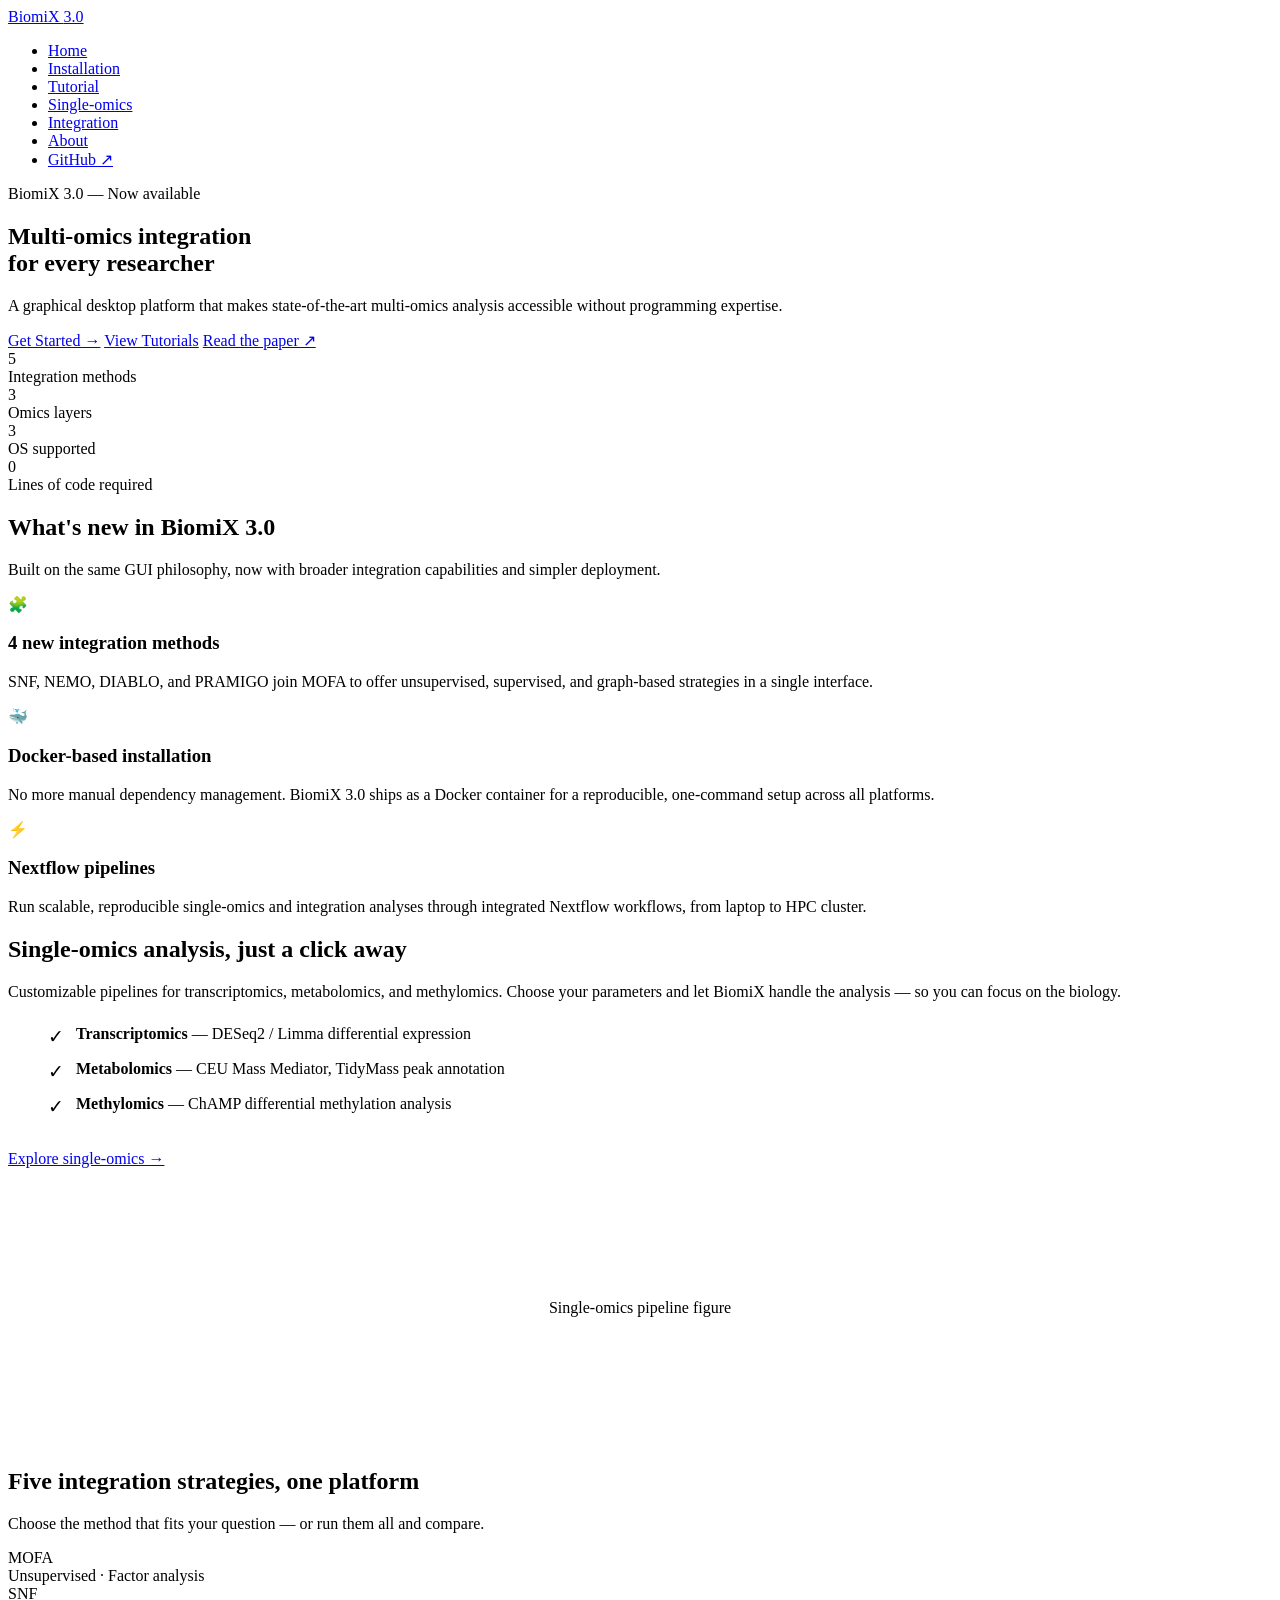
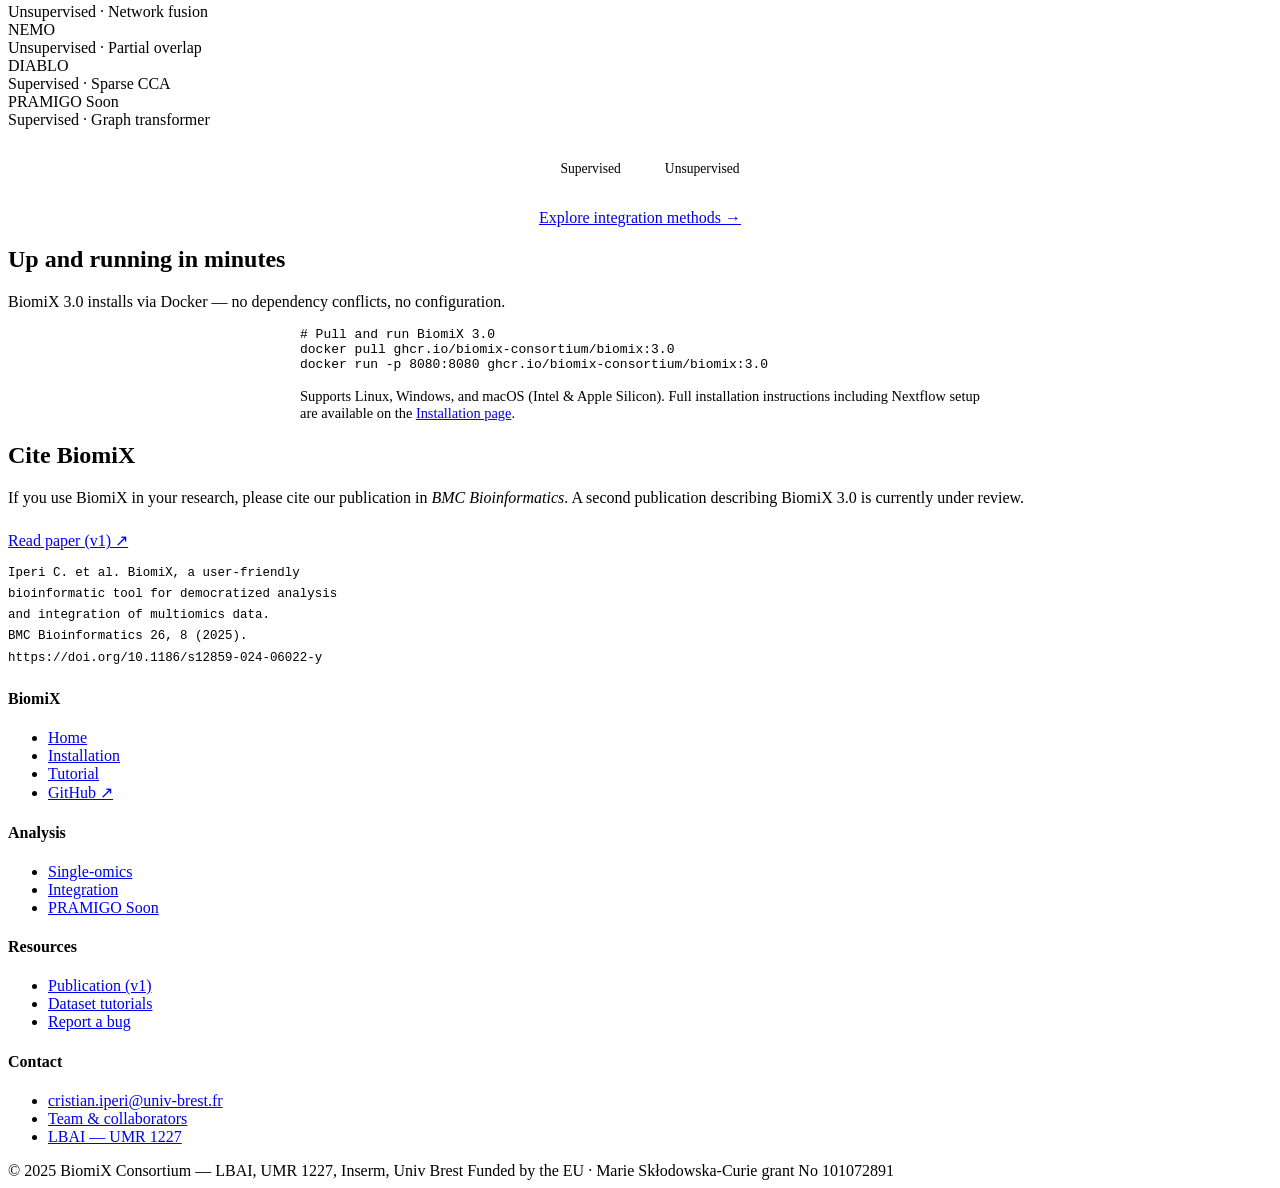
==== index.html @ be2e3692 "Copy website BiomiX 1st publication" ====
<!DOCTYPE html>
<html lang="en">
<head>
  <meta charset="UTF-8">
  <meta name="viewport" content="width=device-width, initial-scale=1.0">
  <title>BiomiX 3.0 — Multi-omics integration platform</title>
  <link rel="preconnect" href="https://fonts.googleapis.com">
  <link href="https://fonts.googleapis.com/css2?family=Inter:wght@400;500;600;700&family=JetBrains+Mono:wght@400;500&display=swap" rel="stylesheet">
  <link rel="stylesheet" href="css/main.css">
</head>
<body>

  <!-- ── NAVIGATION ─────────────────────────────────────────── -->
  <nav class="nav">
    <div class="nav__inner">
      <a href="index.html" class="nav__logo">
        <img src="assets/BiomiX_logo3.png" alt="BiomiX logo" onerror="this.style.display='none'">
        BiomiX <span class="badge badge--version">3.0</span>
      </a>
      <ul class="nav__links">
        <li><a href="index.html" class="active">Home</a></li>
        <li><a href="pages/installation.html">Installation</a></li>
        <li><a href="pages/tutorial.html">Tutorial</a></li>
        <li><a href="pages/single-omics.html">Single-omics</a></li>
        <li><a href="pages/integration.html">Integration</a></li>
        <li><a href="pages/about.html">About</a></li>
        <li><a href="https://github.com/BiomiX-consortium/BiomiX" target="_blank" class="nav__cta">GitHub ↗</a></li>
      </ul>
    </div>
  </nav>

  <!-- ── HERO ───────────────────────────────────────────────── -->
  <section class="hero">
    <div class="container">
      <p class="hero__eyebrow">BiomiX 3.0 — Now available</p>
      <h1 class="hero__title">
        Multi-omics integration<br>for every researcher
      </h1>
      <p class="hero__subtitle">
        A graphical desktop platform that makes state-of-the-art multi-omics analysis
        accessible without programming expertise.
      </p>
      <div class="hero__actions">
        <a href="pages/installation.html" class="btn btn--primary">Get Started →</a>
        <a href="pages/tutorial.html" class="btn btn--outline">View Tutorials</a>
        <a href="https://doi.org/10.1186/s12859-024-06022-y" target="_blank" class="btn btn--outline">Read the paper ↗</a>
      </div>

      <!-- Key stats -->
      <div class="hero__stats">
        <div>
          <div class="hero__stat-value">5</div>
          <div class="hero__stat-label">Integration methods</div>
        </div>
        <div>
          <div class="hero__stat-value">3</div>
          <div class="hero__stat-label">Omics layers</div>
        </div>
        <div>
          <div class="hero__stat-value">3</div>
          <div class="hero__stat-label">OS supported</div>
        </div>
        <div>
          <div class="hero__stat-value">0</div>
          <div class="hero__stat-label">Lines of code required</div>
        </div>
      </div>
    </div>
  </section>

  <!-- ── WHAT'S NEW IN 3.0 ──────────────────────────────────── -->
  <section class="section section--alt">
    <div class="container">
      <div class="section-header section-header--center">
        <h2>What's new in BiomiX 3.0</h2>
        <p>Built on the same GUI philosophy, now with broader integration capabilities and simpler deployment.</p>
      </div>

      <div class="grid-3">
        <div class="card">
          <div class="card__icon">🧩</div>
          <h3>4 new integration methods</h3>
          <p>SNF, NEMO, DIABLO, and PRAMIGO join MOFA to offer unsupervised, supervised, and graph-based strategies in a single interface.</p>
        </div>
        <div class="card">
          <div class="card__icon">🐳</div>
          <h3>Docker-based installation</h3>
          <p>No more manual dependency management. BiomiX 3.0 ships as a Docker container for a reproducible, one-command setup across all platforms.</p>
        </div>
        <div class="card">
          <div class="card__icon">⚡</div>
          <h3>Nextflow pipelines</h3>
          <p>Run scalable, reproducible single-omics and integration analyses through integrated Nextflow workflows, from laptop to HPC cluster.</p>
        </div>
      </div>
    </div>
  </section>

  <!-- ── SINGLE-OMICS ───────────────────────────────────────── -->
  <section class="section">
    <div class="container">
      <div class="grid-2">
        <div>
          <div class="section-header">
            <h2>Single-omics analysis, just a click away</h2>
            <p>Customizable pipelines for transcriptomics, metabolomics, and methylomics. Choose your parameters and let BiomiX handle the analysis — so you can focus on the biology.</p>
          </div>
          <ul style="list-style:none; display:flex; flex-direction:column; gap:12px; margin-top: 24px;">
            <li style="display:flex; gap:12px; align-items:flex-start;">
              <span style="color:var(--color-accent); font-size:1.2rem;">✓</span>
              <span><strong>Transcriptomics</strong> — DESeq2 / Limma differential expression</span>
            </li>
            <li style="display:flex; gap:12px; align-items:flex-start;">
              <span style="color:var(--color-accent); font-size:1.2rem;">✓</span>
              <span><strong>Metabolomics</strong> — CEU Mass Mediator, TidyMass peak annotation</span>
            </li>
            <li style="display:flex; gap:12px; align-items:flex-start;">
              <span style="color:var(--color-accent); font-size:1.2rem;">✓</span>
              <span><strong>Methylomics</strong> — ChAMP differential methylation analysis</span>
            </li>
          </ul>
          <div style="margin-top: 32px;">
            <a href="pages/single-omics.html" class="btn btn--outline">Explore single-omics →</a>
          </div>
        </div>
        <div style="background: var(--color-surface); border: 1px solid var(--color-border); border-radius: var(--radius-lg); overflow:hidden; display:flex; align-items:center; justify-content:center; min-height:280px;">
          <img src="assets/Main_2a.svg" alt="Single-omics pipeline overview" style="width:100%; height:auto;" onerror="this.parentElement.innerHTML='<p style=\'color:var(--color-text-muted); padding:32px; text-align:center;\'>Single-omics pipeline figure</p>'">
        </div>
      </div>
    </div>
  </section>

  <!-- ── INTEGRATION METHODS ────────────────────────────────── -->
  <section class="section section--alt">
    <div class="container">
      <div class="section-header section-header--center">
        <h2>Five integration strategies, one platform</h2>
        <p>Choose the method that fits your question — or run them all and compare.</p>
      </div>

      <div class="method-grid" style="justify-content:center;">

        <div class="method-pill method-pill--unsupervised">
          <div class="method-pill__name">MOFA</div>
          <div class="method-pill__type">Unsupervised · Factor analysis</div>
        </div>

        <div class="method-pill method-pill--unsupervised">
          <div class="method-pill__name">SNF</div>
          <div class="method-pill__type">Unsupervised · Network fusion</div>
        </div>

        <div class="method-pill method-pill--unsupervised">
          <div class="method-pill__name">NEMO</div>
          <div class="method-pill__type">Unsupervised · Partial overlap</div>
        </div>

        <div class="method-pill method-pill--supervised">
          <div class="method-pill__name">DIABLO</div>
          <div class="method-pill__type">Supervised · Sparse CCA</div>
        </div>

        <div class="method-pill method-pill--coming-soon">
          <div class="method-pill__name">PRAMIGO <span class="badge badge--soon">Soon</span></div>
          <div class="method-pill__type">Supervised · Graph transformer</div>
        </div>

      </div>

      <div style="display:flex; gap:24px; justify-content:center; margin-top:32px; flex-wrap:wrap;">
        <span style="display:flex; align-items:center; gap:8px; font-size:0.85rem; color:var(--color-text-muted);">
          <span style="width:12px; height:3px; background:var(--color-accent); display:inline-block; border-radius:2px;"></span>
          Supervised
        </span>
        <span style="display:flex; align-items:center; gap:8px; font-size:0.85rem; color:var(--color-text-muted);">
          <span style="width:12px; height:3px; background:var(--color-green); display:inline-block; border-radius:2px;"></span>
          Unsupervised
        </span>
      </div>

      <div style="text-align:center; margin-top:32px;">
        <a href="pages/integration.html" class="btn btn--outline">Explore integration methods →</a>
      </div>
    </div>
  </section>

  <!-- ── QUICK START ────────────────────────────────────────── -->
  <section class="section">
    <div class="container">
      <div class="section-header section-header--center">
        <h2>Up and running in minutes</h2>
        <p>BiomiX 3.0 installs via Docker — no dependency conflicts, no configuration.</p>
      </div>

      <div style="max-width: 680px; margin: 0 auto;">
        <pre><code># Pull and run BiomiX 3.0
docker pull ghcr.io/biomix-consortium/biomix:3.0
docker run -p 8080:8080 ghcr.io/biomix-consortium/biomix:3.0</code></pre>
        <p style="margin-top:16px; font-size:0.9rem; color:var(--color-text-muted);">
          Supports Linux, Windows, and macOS (Intel &amp; Apple Silicon).
          Full installation instructions including Nextflow setup are available on the
          <a href="pages/installation.html">Installation page</a>.
        </p>
      </div>
    </div>
  </section>

  <!-- ── CITE ───────────────────────────────────────────────── -->
  <section class="section section--alt">
    <div class="container">
      <div class="grid-2" style="align-items:center; gap: 48px;">
        <div>
          <h2>Cite BiomiX</h2>
          <p style="margin-top:16px; color:var(--color-text-muted);">
            If you use BiomiX in your research, please cite our publication in <em>BMC Bioinformatics</em>.
            A second publication describing BiomiX 3.0 is currently under review.
          </p>
          <div style="margin-top: 24px; display:flex; gap:12px; flex-wrap:wrap;">
            <a href="https://doi.org/10.1186/s12859-024-06022-y" target="_blank" class="btn btn--primary">Read paper (v1) ↗</a>
          </div>
        </div>
        <div>
          <pre style="font-size:0.78rem; line-height:1.7;"><code>Iperi C. et al. BiomiX, a user-friendly
bioinformatic tool for democratized analysis
and integration of multiomics data.
BMC Bioinformatics 26, 8 (2025).
https://doi.org/10.1186/s12859-024-06022-y</code></pre>
        </div>
      </div>
    </div>
  </section>

  <!-- ── FOOTER ─────────────────────────────────────────────── -->
  <footer class="footer">
    <div class="footer__inner">
      <div class="footer__col">
        <h4>BiomiX</h4>
        <ul>
          <li><a href="index.html">Home</a></li>
          <li><a href="pages/installation.html">Installation</a></li>
          <li><a href="pages/tutorial.html">Tutorial</a></li>
          <li><a href="https://github.com/BiomiX-consortium/BiomiX" target="_blank">GitHub ↗</a></li>
        </ul>
      </div>
      <div class="footer__col">
        <h4>Analysis</h4>
        <ul>
          <li><a href="pages/single-omics.html">Single-omics</a></li>
          <li><a href="pages/integration.html">Integration</a></li>
          <li><a href="pages/integration.html#pramigo">PRAMIGO <span class="badge badge--soon">Soon</span></a></li>
        </ul>
      </div>
      <div class="footer__col">
        <h4>Resources</h4>
        <ul>
          <li><a href="https://doi.org/10.1186/s12859-024-06022-y" target="_blank">Publication (v1)</a></li>
          <li><a href="pages/tutorial.html">Dataset tutorials</a></li>
          <li><a href="https://github.com/BiomiX-consortium/BiomiX/issues" target="_blank">Report a bug</a></li>
        </ul>
      </div>
      <div class="footer__col">
        <h4>Contact</h4>
        <ul>
          <li><a href="mailto:cristian.iperi@univ-brest.fr">cristian.iperi@univ-brest.fr</a></li>
          <li><a href="pages/about.html">Team & collaborators</a></li>
          <li><a href="https://www.univ-brest.fr/lbai" target="_blank">LBAI — UMR 1227</a></li>
        </ul>
      </div>
    </div>
    <div class="footer__bottom">
      <span>© 2025 BiomiX Consortium — LBAI, UMR 1227, Inserm, Univ Brest</span>
      <span>Funded by the EU · Marie Skłodowska-Curie grant No 101072891</span>
    </div>
  </footer>

  <script>
    // Highlight active nav link
    document.querySelectorAll('.nav__links a').forEach(link => {
      if (link.href === window.location.href) link.classList.add('active');
    });
  </script>
</body>
</html>
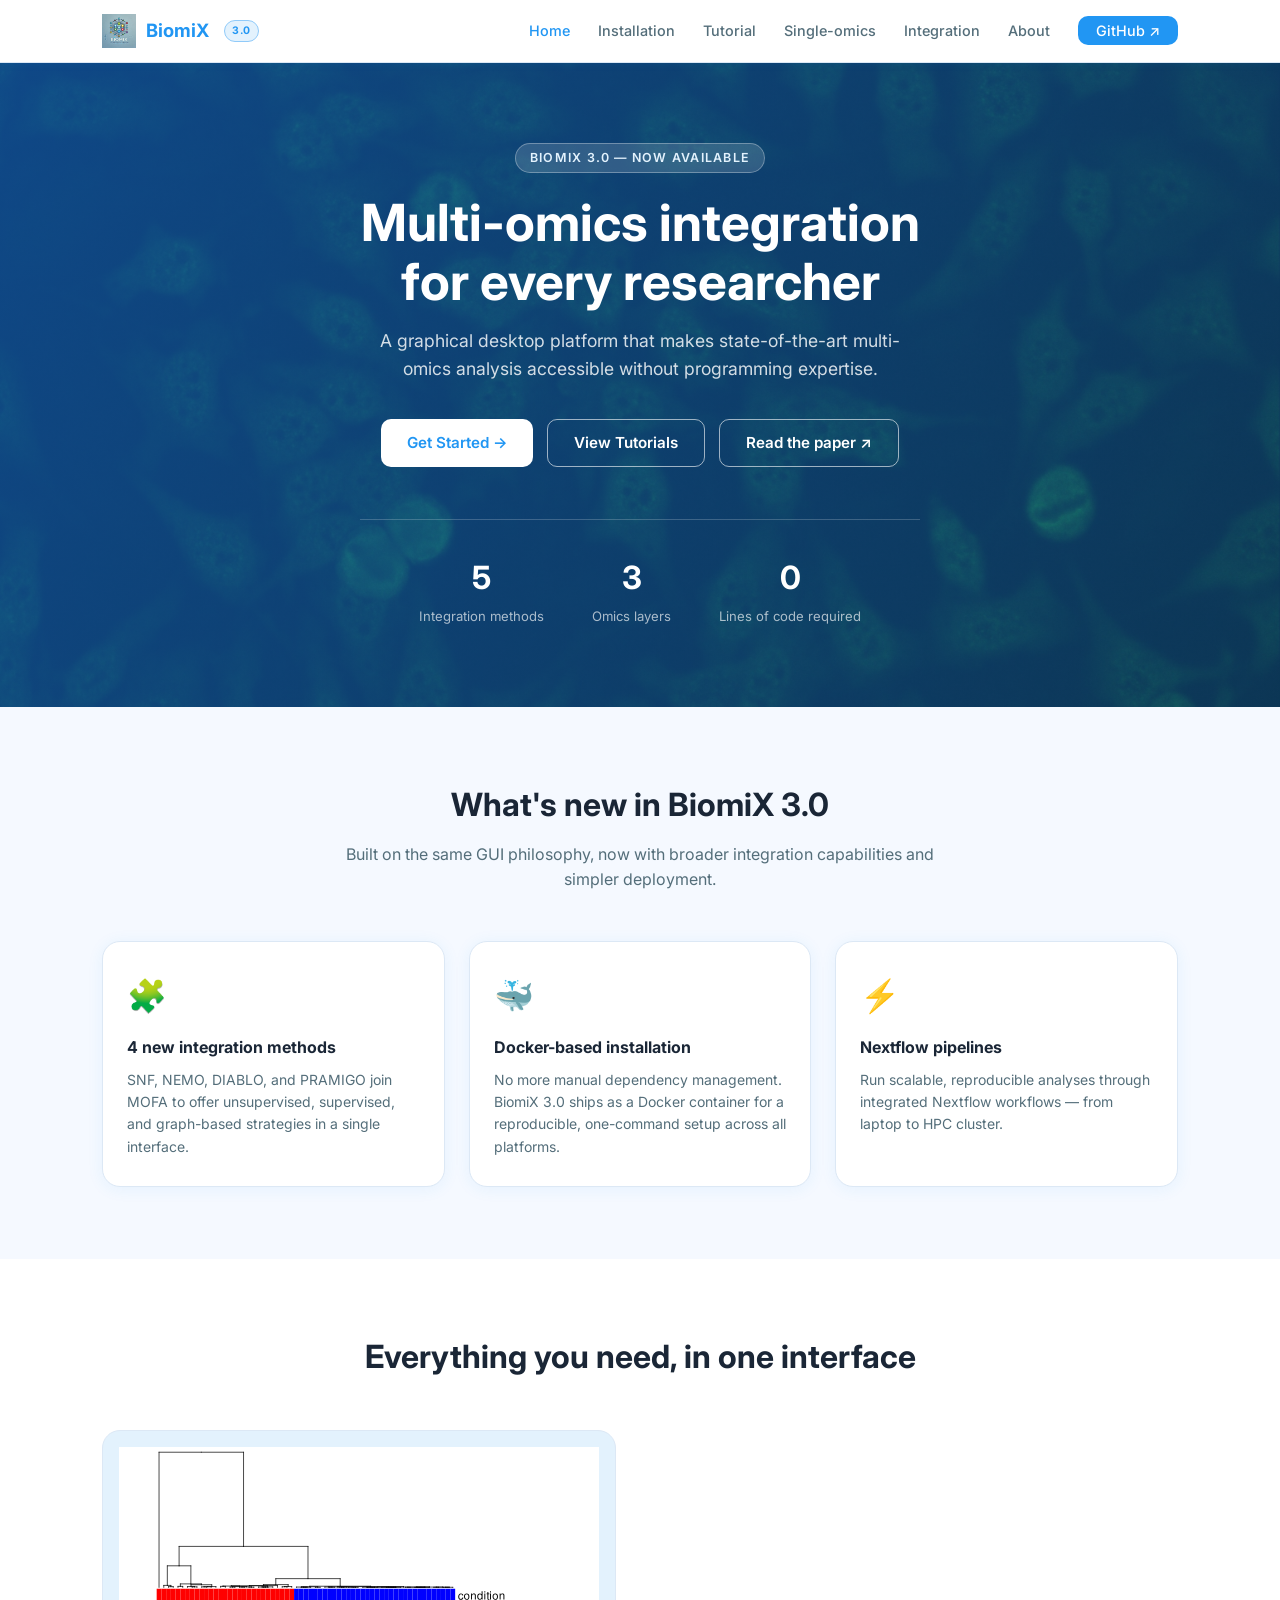
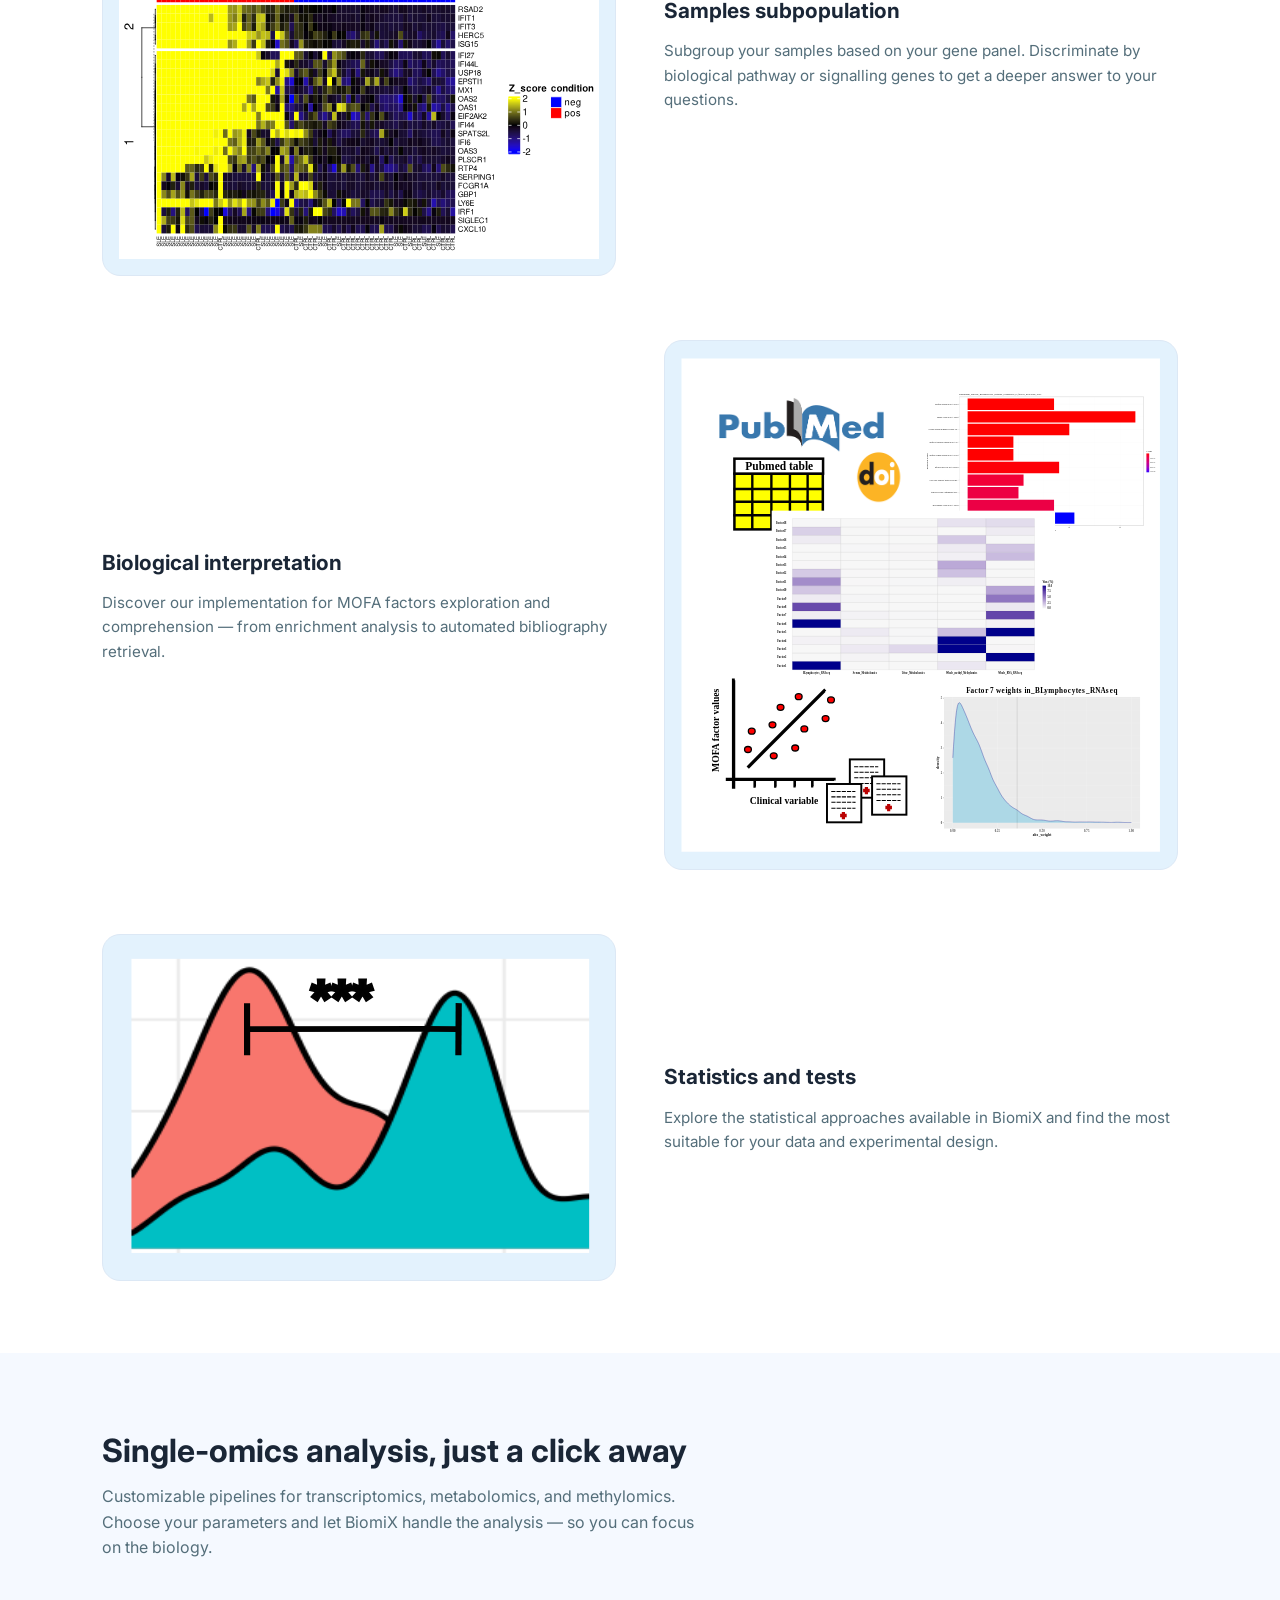
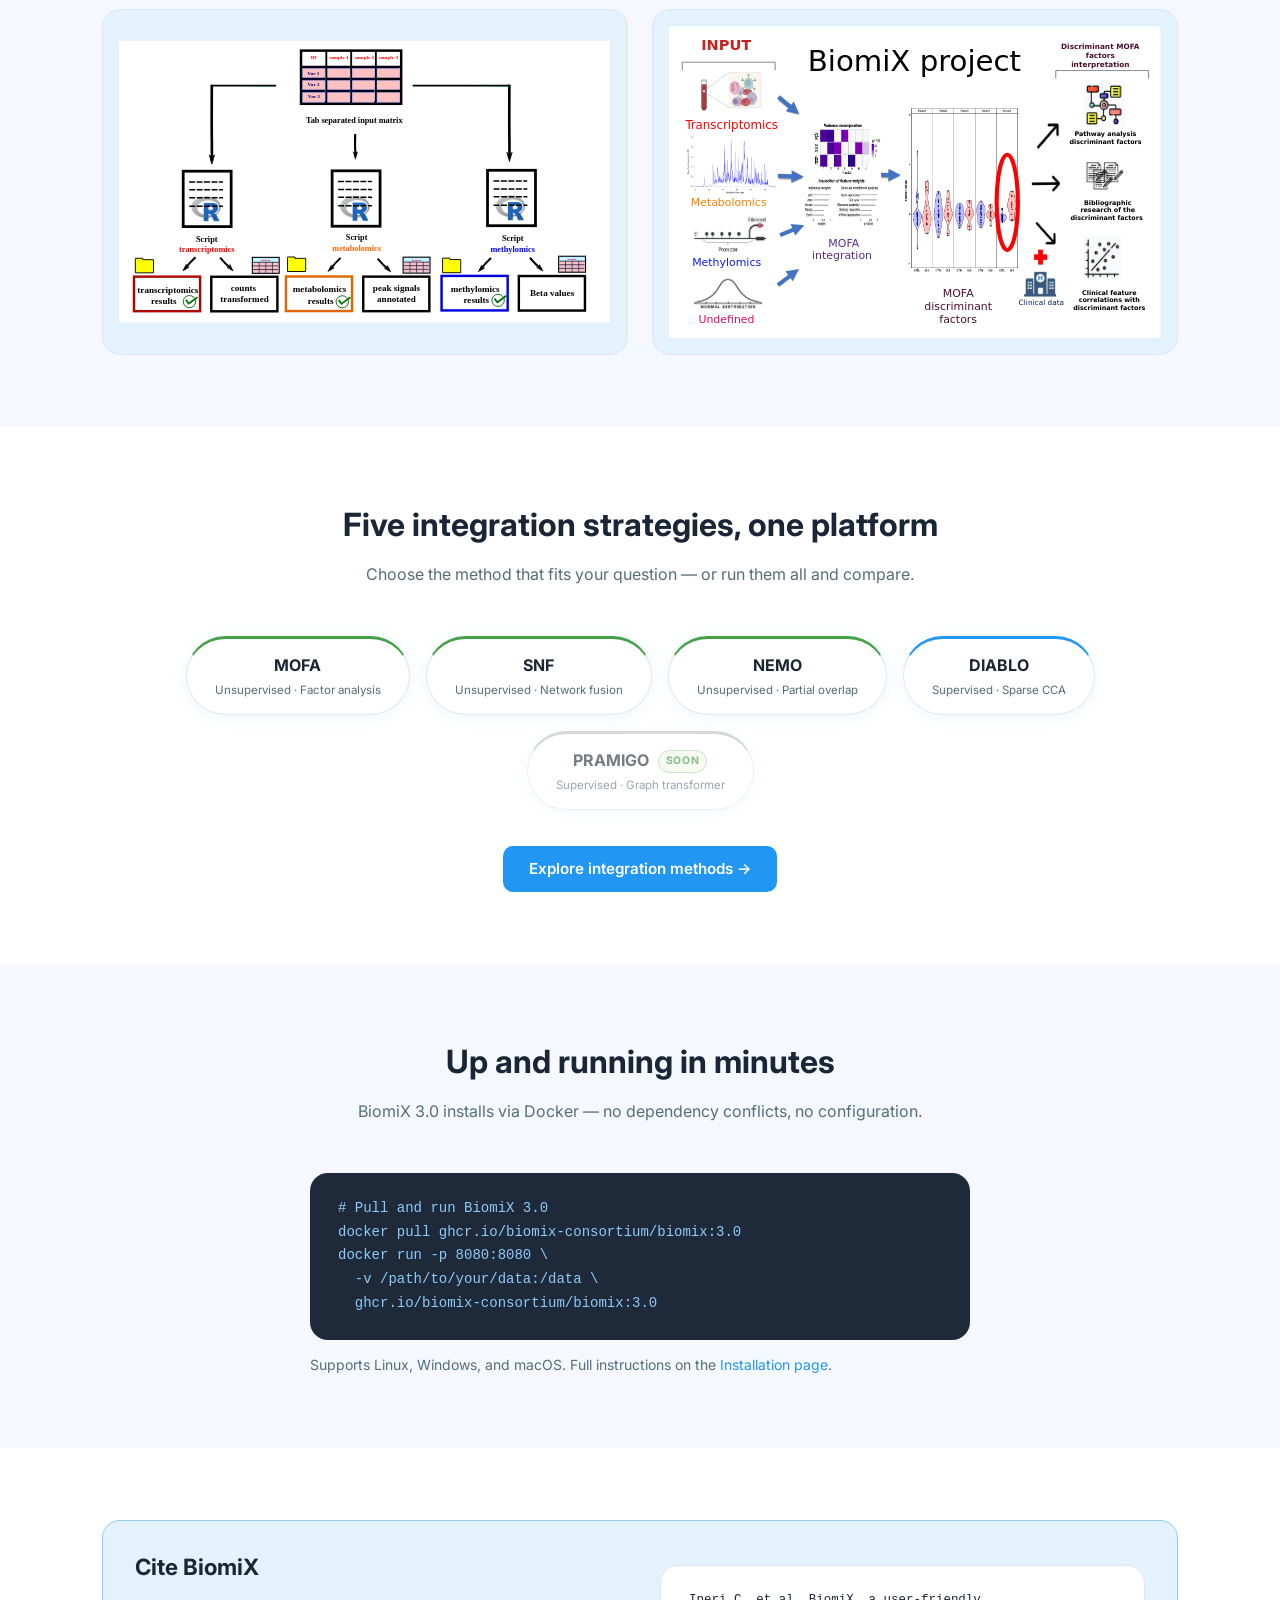
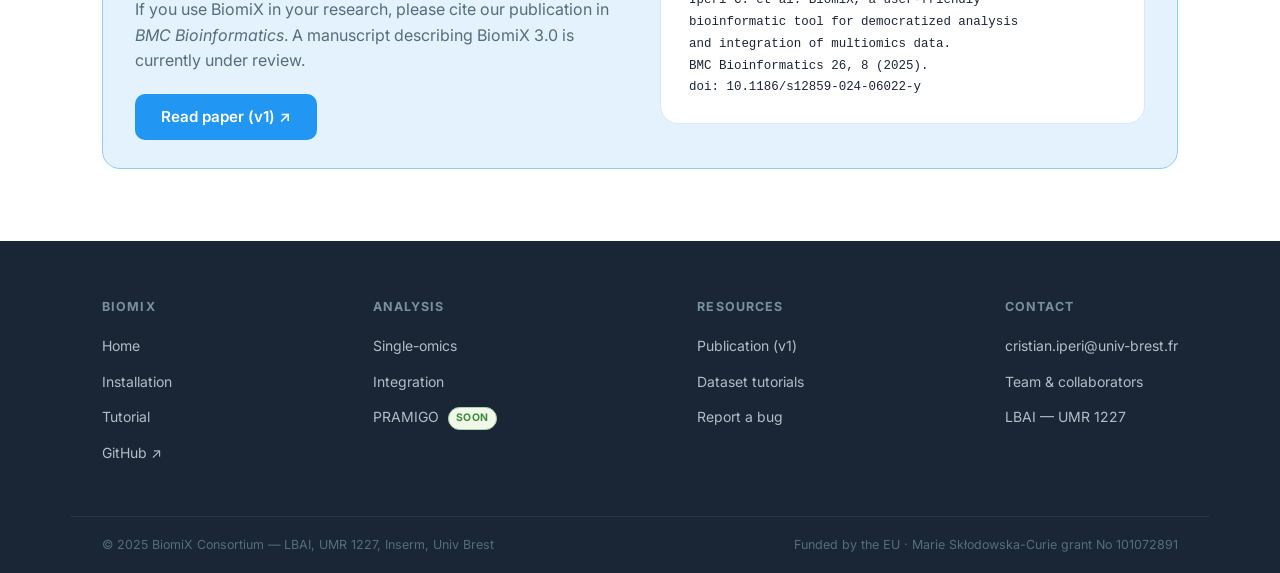
==== commit e586bf61: "Update index.html" ====
--- a/index.html
+++ b/index.html
@@ -5,279 +5,526 @@
   <meta name="viewport" content="width=device-width, initial-scale=1.0">
   <title>BiomiX 3.0 — Multi-omics integration platform</title>
   <link rel="preconnect" href="https://fonts.googleapis.com">
-  <link href="https://fonts.googleapis.com/css2?family=Inter:wght@400;500;600;700&family=JetBrains+Mono:wght@400;500&display=swap" rel="stylesheet">
-  <link rel="stylesheet" href="css/main.css">
+  <link href="https://fonts.googleapis.com/css2?family=Inter:wght@400;500;600;700&display=swap" rel="stylesheet">
+  <style>
+
+    /* ── TOKENS ─────────────────────────────────────────────── */
+    :root {
+      --blue:        #2196f3;
+      --blue-dark:   #1565c0;
+      --blue-light:  #e3f2fd;
+      --blue-mid:    #90caf9;
+      --text:        #1a2636;
+      --text-muted:  #546e7a;
+      --white:       #ffffff;
+      --bg:          #f5f9ff;
+      --border:      #dce8f5;
+      --radius:      10px;
+      --radius-lg:   18px;
+      --shadow:      0 2px 16px rgba(33,150,243,0.08);
+    }
+
+    /* ── RESET ──────────────────────────────────────────────── */
+    *, *::before, *::after { box-sizing: border-box; margin: 0; padding: 0; }
+    html { scroll-behavior: smooth; }
+    body { font-family: 'Inter', sans-serif; background: var(--white); color: var(--text); line-height: 1.6; }
+    a { color: var(--blue); text-decoration: none; }
+    a:hover { text-decoration: underline; }
+    img { max-width: 100%; display: block; }
+
+    /* ── NAVBAR ─────────────────────────────────────────────── */
+    .nav {
+      position: sticky; top: 0; z-index: 100;
+      background: rgba(255,255,255,0.95);
+      backdrop-filter: blur(10px);
+      border-bottom: 1px solid var(--border);
+      box-shadow: 0 1px 8px rgba(33,150,243,0.07);
+    }
+    .nav__inner {
+      max-width: 1140px; margin: 0 auto;
+      padding: 0 32px; height: 62px;
+      display: flex; align-items: center; justify-content: space-between;
+    }
+    .nav__logo {
+      display: flex; align-items: center; gap: 10px;
+      font-weight: 700; font-size: 1.15rem; color: var(--text);
+    }
+    .nav__logo img { height: 34px; width: auto; }
+    .nav__logo-name { color: var(--blue); }
+    .nav__links { display: flex; gap: 28px; list-style: none; }
+    .nav__links a {
+      color: var(--text-muted); font-size: 0.9rem; font-weight: 500;
+      transition: color 0.18s;
+    }
+    .nav__links a:hover, .nav__links a.active { color: var(--blue); text-decoration: none; }
+    .nav__cta {
+      background: var(--blue); color: var(--white) !important;
+      padding: 6px 18px; border-radius: var(--radius);
+      font-weight: 600; font-size: 0.875rem;
+      transition: background 0.18s;
+    }
+    .nav__cta:hover { background: var(--blue-dark) !important; text-decoration: none; }
+
+    /* ── HERO ───────────────────────────────────────────────── */
+    .hero {
+      position: relative; overflow: hidden;
+      min-height: 480px;
+      display: flex; align-items: center;
+    }
+    .hero__bg {
+      position: absolute; inset: 0;
+      background-image: url('Main_1.jpg');
+      background-size: cover; background-position: center;
+      filter: brightness(0.38);
+    }
+    .hero__overlay {
+      position: absolute; inset: 0;
+      background: linear-gradient(120deg, rgba(21,101,192,0.7) 0%, rgba(33,150,243,0.35) 100%);
+    }
+    .hero__content {
+      position: relative; z-index: 2;
+      max-width: 1140px; margin: 0 auto; padding: 80px 32px;
+      text-align: center;
+    }
+    .hero__eyebrow {
+      display: inline-block;
+      background: rgba(255,255,255,0.15);
+      color: #e3f2fd; border: 1px solid rgba(255,255,255,0.3);
+      font-size: 0.78rem; font-weight: 600;
+      text-transform: uppercase; letter-spacing: 0.1em;
+      padding: 4px 14px; border-radius: 20px;
+      margin-bottom: 20px;
+    }
+    .hero__title {
+      font-size: clamp(2rem, 5vw, 3.2rem);
+      font-weight: 700; color: var(--white);
+      line-height: 1.15; margin-bottom: 16px;
+    }
+    .hero__subtitle {
+      font-size: 1.1rem; color: rgba(255,255,255,0.82);
+      max-width: 560px; margin: 0 auto 36px;
+    }
+    .hero__actions { display: flex; gap: 14px; justify-content: center; flex-wrap: wrap; }
+    .btn {
+      display: inline-flex; align-items: center; gap: 8px;
+      padding: 11px 26px; border-radius: var(--radius);
+      font-weight: 600; font-size: 0.95rem;
+      cursor: pointer; transition: all 0.18s;
+      border: none; text-decoration: none !important;
+    }
+    .btn--primary { background: var(--white); color: var(--blue); }
+    .btn--primary:hover { background: var(--blue-light); }
+    .btn--outline-white {
+      background: transparent; color: var(--white);
+      border: 1.5px solid rgba(255,255,255,0.6);
+    }
+    .btn--outline-white:hover { background: rgba(255,255,255,0.12); }
+
+    /* hero stats */
+    .hero__stats {
+      display: flex; justify-content: center; gap: 48px;
+      flex-wrap: wrap; margin-top: 52px;
+      padding-top: 32px; border-top: 1px solid rgba(255,255,255,0.2);
+    }
+    .hero__stat-value { font-size: 2rem; font-weight: 700; color: var(--white); }
+    .hero__stat-label { font-size: 0.82rem; color: rgba(255,255,255,0.65); margin-top: 2px; }
+
+    /* ── SHARED SECTION ─────────────────────────────────────── */
+    .section { padding: 72px 0; }
+    .section--alt { background: var(--bg); }
+    .container { max-width: 1140px; margin: 0 auto; padding: 0 32px; }
+
+    .section-header { margin-bottom: 48px; }
+    .section-header--center { text-align: center; }
+    .section-header--center p { margin: 12px auto 0; }
+    .section-header h2 { font-size: clamp(1.5rem, 3vw, 2rem); color: var(--text); margin-bottom: 8px; }
+    .section-header p { color: var(--text-muted); font-size: 1rem; max-width: 60ch; }
+
+    /* ── WHAT'S NEW ─────────────────────────────────────────── */
+    .card-grid { display: grid; grid-template-columns: repeat(3,1fr); gap: 24px; }
+    .card {
+      background: var(--white); border: 1px solid var(--border);
+      border-radius: var(--radius-lg); padding: 28px 24px;
+      box-shadow: var(--shadow); transition: transform 0.18s, box-shadow 0.18s;
+    }
+    .card:hover { transform: translateY(-3px); box-shadow: 0 6px 24px rgba(33,150,243,0.13); }
+    .card__icon { font-size: 2rem; margin-bottom: 14px; }
+    .card h3 { font-size: 1rem; color: var(--text); margin-bottom: 8px; }
+    .card p { font-size: 0.875rem; color: var(--text-muted); }
+
+    /* ── FEATURE ROWS (immagini funzionalità) ───────────────── */
+    .feature-row {
+      display: grid; grid-template-columns: 1fr 1fr;
+      gap: 48px; align-items: center; margin-bottom: 64px;
+    }
+    .feature-row:last-child { margin-bottom: 0; }
+    .feature-row--reverse { direction: rtl; }
+    .feature-row--reverse > * { direction: ltr; }
+
+    .feature-row__text h3 {
+      font-size: 1.3rem; color: var(--text); margin-bottom: 12px;
+    }
+    .feature-row__text p { color: var(--text-muted); font-size: 0.95rem; }
+
+    .feature-row__img {
+      background: var(--blue-light);
+      border: 1px solid var(--border);
+      border-radius: var(--radius-lg);
+      overflow: hidden;
+      display: flex; align-items: center; justify-content: center;
+      min-height: 220px; padding: 16px;
+    }
+    .feature-row__img img { width: 100%; height: auto; }
+
+    /* ── SINGLE-OMICS (2 immagini affiancate) ───────────────── */
+    .single-omics-imgs {
+      display: grid; grid-template-columns: 1fr 1fr; gap: 24px;
+      margin-top: 36px;
+    }
+    .single-omics-imgs .img-box {
+      background: var(--blue-light); border: 1px solid var(--border);
+      border-radius: var(--radius-lg); padding: 16px;
+      display: flex; align-items: center; justify-content: center;
+    }
+
+    /* ── INTEGRATION PILLS ──────────────────────────────────── */
+    .method-grid { display: flex; flex-wrap: wrap; gap: 16px; justify-content: center; margin-top: 36px; }
+    .method-pill {
+      background: var(--white); border: 1px solid var(--border);
+      border-radius: 40px; padding: 14px 28px; text-align: center;
+      min-width: 148px; box-shadow: var(--shadow);
+      transition: all 0.18s;
+    }
+    .method-pill:hover { border-color: var(--blue); box-shadow: 0 4px 16px rgba(33,150,243,0.15); }
+    .method-pill__name { font-weight: 700; font-size: 1rem; color: var(--text); }
+    .method-pill__type { font-size: 0.72rem; color: var(--text-muted); margin-top: 3px; }
+    .method-pill--supervised  { border-top: 3px solid var(--blue); }
+    .method-pill--unsupervised{ border-top: 3px solid #43a047; }
+    .method-pill--soon        { opacity: 0.6; border-top: 3px solid #bdbdbd; }
+
+    .badge {
+      display: inline-block; font-size: 0.65rem; font-weight: 700;
+      text-transform: uppercase; letter-spacing: 0.05em;
+      padding: 2px 7px; border-radius: 20px; vertical-align: middle; margin-left: 5px;
+    }
+    .badge--soon { background: #f1f8e9; color: #388e3c; border: 1px solid #a5d6a7; }
+    .badge--new  { background: var(--blue-light); color: var(--blue); border: 1px solid var(--blue-mid); }
+
+    /* ── QUICK START ────────────────────────────────────────── */
+    pre {
+      background: #1e2a3a; color: #90caf9;
+      border-radius: var(--radius-lg); padding: 24px 28px;
+      font-family: 'JetBrains Mono', 'Fira Code', monospace;
+      font-size: 0.875rem; overflow-x: auto; line-height: 1.7;
+    }
+
+    /* ── CITE ───────────────────────────────────────────────── */
+    .cite-box {
+      background: var(--blue-light); border: 1px solid var(--blue-mid);
+      border-radius: var(--radius-lg); padding: 28px 32px;
+    }
+    .cite-box pre {
+      background: var(--white); color: var(--text);
+      border: 1px solid var(--border); font-size: 0.82rem;
+    }
+
+    /* ── FOOTER ─────────────────────────────────────────────── */
+    .footer { background: #1a2636; padding: 56px 0 0; margin-top: 0; }
+    .footer__inner {
+      max-width: 1140px; margin: 0 auto; padding: 0 32px 40px;
+      display: flex; justify-content: space-between; gap: 32px; flex-wrap: wrap;
+    }
+    .footer__col h4 {
+      font-size: 0.78rem; text-transform: uppercase; letter-spacing: 0.09em;
+      color: #78909c; margin-bottom: 16px;
+    }
+    .footer__col ul { list-style: none; }
+    .footer__col ul li { margin-bottom: 10px; }
+    .footer__col ul a { color: #b0bec5; font-size: 0.875rem; }
+    .footer__col ul a:hover { color: var(--white); text-decoration: none; }
+    .footer__bottom {
+      max-width: 1140px; margin: 0 auto;
+      padding: 18px 32px; border-top: 1px solid #263545;
+      font-size: 0.78rem; color: #546e7a;
+      display: flex; justify-content: space-between; flex-wrap: wrap; gap: 8px;
+    }
+
+    /* ── RESPONSIVE ─────────────────────────────────────────── */
+    @media (max-width: 860px) {
+      .card-grid, .feature-row, .single-omics-imgs { grid-template-columns: 1fr; }
+      .feature-row--reverse { direction: ltr; }
+      .nav__links { display: none; }
+    }
+  </style>
 </head>
 <body>
 
-  <!-- ── NAVIGATION ─────────────────────────────────────────── -->
-  <nav class="nav">
-    <div class="nav__inner">
-      <a href="index.html" class="nav__logo">
-        <img src="assets/BiomiX_logo3.png" alt="BiomiX logo" onerror="this.style.display='none'">
-        BiomiX <span class="badge badge--version">3.0</span>
-      </a>
-      <ul class="nav__links">
-        <li><a href="index.html" class="active">Home</a></li>
-        <li><a href="pages/installation.html">Installation</a></li>
-        <li><a href="pages/tutorial.html">Tutorial</a></li>
-        <li><a href="pages/single-omics.html">Single-omics</a></li>
-        <li><a href="pages/integration.html">Integration</a></li>
-        <li><a href="pages/about.html">About</a></li>
-        <li><a href="https://github.com/BiomiX-consortium/BiomiX" target="_blank" class="nav__cta">GitHub ↗</a></li>
-      </ul>
-    </div>
-  </nav>
-
-  <!-- ── HERO ───────────────────────────────────────────────── -->
-  <section class="hero">
-    <div class="container">
-      <p class="hero__eyebrow">BiomiX 3.0 — Now available</p>
-      <h1 class="hero__title">
-        Multi-omics integration<br>for every researcher
-      </h1>
-      <p class="hero__subtitle">
-        A graphical desktop platform that makes state-of-the-art multi-omics analysis
-        accessible without programming expertise.
+<!-- ── NAVBAR ───────────────────────────────────────────────── -->
+<nav class="nav">
+  <div class="nav__inner">
+    <a href="index.html" class="nav__logo">
+      <img src="BiomiX_logo3.png" alt="BiomiX logo" onerror="this.style.display='none'">
+      <span class="nav__logo-name">BiomiX</span>
+      <span class="badge badge--new">3.0</span>
+    </a>
+    <ul class="nav__links">
+      <li><a href="index.html" class="active">Home</a></li>
+      <li><a href="Installation.html">Installation</a></li>
+      <li><a href="Tutorial.html">Tutorial</a></li>
+      <li><a href="Single-omics_analysis.html">Single-omics</a></li>
+      <li><a href="Integration_analysis.html">Integration</a></li>
+      <li><a href="about_us.html">About</a></li>
+      <li><a href="https://github.com/BiomiX-consortium/BiomiX" target="_blank" class="nav__cta">GitHub ↗</a></li>
+    </ul>
+  </div>
+</nav>
+
+<!-- ── HERO ─────────────────────────────────────────────────── -->
+<section class="hero">
+  <div class="hero__bg"></div>
+  <div class="hero__overlay"></div>
+  <div class="hero__content">
+    <p class="hero__eyebrow">BiomiX 3.0 — Now available</p>
+    <h1 class="hero__title">Multi-omics integration<br>for every researcher</h1>
+    <p class="hero__subtitle">
+      A graphical desktop platform that makes state-of-the-art multi-omics analysis
+      accessible without programming expertise.
+    </p>
+    <div class="hero__actions">
+      <a href="Installation.html" class="btn btn--primary">Get Started →</a>
+      <a href="Tutorial.html" class="btn btn--outline-white">View Tutorials</a>
+      <a href="https://doi.org/10.1186/s12859-024-06022-y" target="_blank" class="btn btn--outline-white">Read the paper ↗</a>
+    </div>
+    <div class="hero__stats">
+      <div>
+        <div class="hero__stat-value">5</div>
+        <div class="hero__stat-label">Integration methods</div>
+      </div>
+      <div>
+        <div class="hero__stat-value">3</div>
+        <div class="hero__stat-label">Omics layers</div>
+      </div>
+      <div>
+        <div class="hero__stat-value">0</div>
+        <div class="hero__stat-label">Lines of code required</div>
+      </div>
+    </div>
+  </div>
+</section>
+
+<!-- ── WHAT'S NEW ────────────────────────────────────────────── -->
+<section class="section section--alt">
+  <div class="container">
+    <div class="section-header section-header--center">
+      <h2>What's new in BiomiX 3.0</h2>
+      <p>Built on the same GUI philosophy, now with broader integration capabilities and simpler deployment.</p>
+    </div>
+    <div class="card-grid">
+      <div class="card">
+        <div class="card__icon">🧩</div>
+        <h3>4 new integration methods</h3>
+        <p>SNF, NEMO, DIABLO, and PRAMIGO join MOFA to offer unsupervised, supervised, and graph-based strategies in a single interface.</p>
+      </div>
+      <div class="card">
+        <div class="card__icon">🐳</div>
+        <h3>Docker-based installation</h3>
+        <p>No more manual dependency management. BiomiX 3.0 ships as a Docker container for a reproducible, one-command setup across all platforms.</p>
+      </div>
+      <div class="card">
+        <div class="card__icon">⚡</div>
+        <h3>Nextflow pipelines</h3>
+        <p>Run scalable, reproducible analyses through integrated Nextflow workflows — from laptop to HPC cluster.</p>
+      </div>
+    </div>
+  </div>
+</section>
+
+<!-- ── FEATURE ROWS (immagini funzionalità) ─────────────────── -->
+<section class="section">
+  <div class="container">
+    <div class="section-header section-header--center">
+      <h2>Everything you need, in one interface</h2>
+    </div>
+
+    <!-- Row 1 -->
+    <div class="feature-row">
+      <div class="feature-row__img">
+        <img src="Main_1_line.svg" alt="Samples subpopulation" onerror="this.src=''">
+      </div>
+      <div class="feature-row__text">
+        <h3>Samples subpopulation</h3>
+        <p>Subgroup your samples based on your gene panel. Discriminate by biological pathway or signalling genes to get a deeper answer to your questions.</p>
+      </div>
+    </div>
+
+    <!-- Row 2 (reversed) -->
+    <div class="feature-row feature-row--reverse">
+      <div class="feature-row__img">
+        <img src="Main_2_line.svg" alt="Biological interpretation" onerror="this.src=''">
+      </div>
+      <div class="feature-row__text">
+        <h3>Biological interpretation</h3>
+        <p>Discover our implementation for MOFA factors exploration and comprehension — from enrichment analysis to automated bibliography retrieval.</p>
+      </div>
+    </div>
+
+    <!-- Row 3 -->
+    <div class="feature-row">
+      <div class="feature-row__img">
+        <img src="Main_3_line.svg" alt="Statistics and tests" onerror="this.src=''">
+      </div>
+      <div class="feature-row__text">
+        <h3>Statistics and tests</h3>
+        <p>Explore the statistical approaches available in BiomiX and find the most suitable for your data and experimental design.</p>
+      </div>
+    </div>
+  </div>
+</section>
+
+<!-- ── SINGLE-OMICS ──────────────────────────────────────────── -->
+<section class="section section--alt">
+  <div class="container">
+    <div class="section-header">
+      <h2>Single-omics analysis, just a click away</h2>
+      <p>Customizable pipelines for transcriptomics, metabolomics, and methylomics. Choose your parameters and let BiomiX handle the analysis — so you can focus on the biology.</p>
+    </div>
+    <div class="single-omics-imgs">
+      <div class="img-box">
+        <img src="Main_2a.svg" alt="Single-omics pipeline overview A">
+      </div>
+      <div class="img-box">
+        <img src="Main_2b.svg" alt="Single-omics pipeline overview B">
+      </div>
+    </div>
+  </div>
+</section>
+
+<!-- ── INTEGRATION METHODS ──────────────────────────────────── -->
+<section class="section">
+  <div class="container">
+    <div class="section-header section-header--center">
+      <h2>Five integration strategies, one platform</h2>
+      <p>Choose the method that fits your question — or run them all and compare.</p>
+    </div>
+    <div class="method-grid">
+      <div class="method-pill method-pill--unsupervised">
+        <div class="method-pill__name">MOFA</div>
+        <div class="method-pill__type">Unsupervised · Factor analysis</div>
+      </div>
+      <div class="method-pill method-pill--unsupervised">
+        <div class="method-pill__name">SNF</div>
+        <div class="method-pill__type">Unsupervised · Network fusion</div>
+      </div>
+      <div class="method-pill method-pill--unsupervised">
+        <div class="method-pill__name">NEMO</div>
+        <div class="method-pill__type">Unsupervised · Partial overlap</div>
+      </div>
+      <div class="method-pill method-pill--supervised">
+        <div class="method-pill__name">DIABLO</div>
+        <div class="method-pill__type">Supervised · Sparse CCA</div>
+      </div>
+      <div class="method-pill method-pill--soon">
+        <div class="method-pill__name">PRAMIGO <span class="badge badge--soon">Soon</span></div>
+        <div class="method-pill__type">Supervised · Graph transformer</div>
+      </div>
+    </div>
+    <div style="text-align:center; margin-top:36px;">
+      <a href="Integration_analysis.html" class="btn btn--primary" style="background:var(--blue); color:var(--white);">Explore integration methods →</a>
+    </div>
+  </div>
+</section>
+
+<!-- ── QUICK START ───────────────────────────────────────────── -->
+<section class="section section--alt">
+  <div class="container">
+    <div class="section-header section-header--center">
+      <h2>Up and running in minutes</h2>
+      <p>BiomiX 3.0 installs via Docker — no dependency conflicts, no configuration.</p>
+    </div>
+    <div style="max-width:660px; margin:0 auto;">
+      <pre><code># Pull and run BiomiX 3.0
+docker pull ghcr.io/biomix-consortium/biomix:3.0
+docker run -p 8080:8080 \
+  -v /path/to/your/data:/data \
+  ghcr.io/biomix-consortium/biomix:3.0</code></pre>
+      <p style="margin-top:14px; font-size:0.875rem; color:var(--text-muted);">
+        Supports Linux, Windows, and macOS.
+        Full instructions on the <a href="Installation.html">Installation page</a>.
       </p>
-      <div class="hero__actions">
-        <a href="pages/installation.html" class="btn btn--primary">Get Started →</a>
-        <a href="pages/tutorial.html" class="btn btn--outline">View Tutorials</a>
-        <a href="https://doi.org/10.1186/s12859-024-06022-y" target="_blank" class="btn btn--outline">Read the paper ↗</a>
-      </div>
-
-      <!-- Key stats -->
-      <div class="hero__stats">
+    </div>
+  </div>
+</section>
+
+<!-- ── CITE ──────────────────────────────────────────────────── -->
+<section class="section">
+  <div class="container">
+    <div class="cite-box">
+      <div style="display:grid; grid-template-columns:1fr 1fr; gap:40px; align-items:center;">
         <div>
-          <div class="hero__stat-value">5</div>
-          <div class="hero__stat-label">Integration methods</div>
+          <h2 style="font-size:1.4rem;">Cite BiomiX</h2>
+          <p style="margin-top:12px; color:var(--text-muted);">
+            If you use BiomiX in your research, please cite our publication in
+            <em>BMC Bioinformatics</em>. A manuscript describing BiomiX 3.0 is currently under review.
+          </p>
+          <a href="https://doi.org/10.1186/s12859-024-06022-y" target="_blank"
+             class="btn btn--primary" style="margin-top:20px; background:var(--blue); color:var(--white);">
+            Read paper (v1) ↗
+          </a>
         </div>
         <div>
-          <div class="hero__stat-value">3</div>
-          <div class="hero__stat-label">Omics layers</div>
-        </div>
-        <div>
-          <div class="hero__stat-value">3</div>
-          <div class="hero__stat-label">OS supported</div>
-        </div>
-        <div>
-          <div class="hero__stat-value">0</div>
-          <div class="hero__stat-label">Lines of code required</div>
-        </div>
-      </div>
-    </div>
-  </section>
-
-  <!-- ── WHAT'S NEW IN 3.0 ──────────────────────────────────── -->
-  <section class="section section--alt">
-    <div class="container">
-      <div class="section-header section-header--center">
-        <h2>What's new in BiomiX 3.0</h2>
-        <p>Built on the same GUI philosophy, now with broader integration capabilities and simpler deployment.</p>
-      </div>
-
-      <div class="grid-3">
-        <div class="card">
-          <div class="card__icon">🧩</div>
-          <h3>4 new integration methods</h3>
-          <p>SNF, NEMO, DIABLO, and PRAMIGO join MOFA to offer unsupervised, supervised, and graph-based strategies in a single interface.</p>
-        </div>
-        <div class="card">
-          <div class="card__icon">🐳</div>
-          <h3>Docker-based installation</h3>
-          <p>No more manual dependency management. BiomiX 3.0 ships as a Docker container for a reproducible, one-command setup across all platforms.</p>
-        </div>
-        <div class="card">
-          <div class="card__icon">⚡</div>
-          <h3>Nextflow pipelines</h3>
-          <p>Run scalable, reproducible single-omics and integration analyses through integrated Nextflow workflows, from laptop to HPC cluster.</p>
-        </div>
-      </div>
-    </div>
-  </section>
-
-  <!-- ── SINGLE-OMICS ───────────────────────────────────────── -->
-  <section class="section">
-    <div class="container">
-      <div class="grid-2">
-        <div>
-          <div class="section-header">
-            <h2>Single-omics analysis, just a click away</h2>
-            <p>Customizable pipelines for transcriptomics, metabolomics, and methylomics. Choose your parameters and let BiomiX handle the analysis — so you can focus on the biology.</p>
-          </div>
-          <ul style="list-style:none; display:flex; flex-direction:column; gap:12px; margin-top: 24px;">
-            <li style="display:flex; gap:12px; align-items:flex-start;">
-              <span style="color:var(--color-accent); font-size:1.2rem;">✓</span>
-              <span><strong>Transcriptomics</strong> — DESeq2 / Limma differential expression</span>
-            </li>
-            <li style="display:flex; gap:12px; align-items:flex-start;">
-              <span style="color:var(--color-accent); font-size:1.2rem;">✓</span>
-              <span><strong>Metabolomics</strong> — CEU Mass Mediator, TidyMass peak annotation</span>
-            </li>
-            <li style="display:flex; gap:12px; align-items:flex-start;">
-              <span style="color:var(--color-accent); font-size:1.2rem;">✓</span>
-              <span><strong>Methylomics</strong> — ChAMP differential methylation analysis</span>
-            </li>
-          </ul>
-          <div style="margin-top: 32px;">
-            <a href="pages/single-omics.html" class="btn btn--outline">Explore single-omics →</a>
-          </div>
-        </div>
-        <div style="background: var(--color-surface); border: 1px solid var(--color-border); border-radius: var(--radius-lg); overflow:hidden; display:flex; align-items:center; justify-content:center; min-height:280px;">
-          <img src="assets/Main_2a.svg" alt="Single-omics pipeline overview" style="width:100%; height:auto;" onerror="this.parentElement.innerHTML='<p style=\'color:var(--color-text-muted); padding:32px; text-align:center;\'>Single-omics pipeline figure</p>'">
-        </div>
-      </div>
-    </div>
-  </section>
-
-  <!-- ── INTEGRATION METHODS ────────────────────────────────── -->
-  <section class="section section--alt">
-    <div class="container">
-      <div class="section-header section-header--center">
-        <h2>Five integration strategies, one platform</h2>
-        <p>Choose the method that fits your question — or run them all and compare.</p>
-      </div>
-
-      <div class="method-grid" style="justify-content:center;">
-
-        <div class="method-pill method-pill--unsupervised">
-          <div class="method-pill__name">MOFA</div>
-          <div class="method-pill__type">Unsupervised · Factor analysis</div>
-        </div>
-
-        <div class="method-pill method-pill--unsupervised">
-          <div class="method-pill__name">SNF</div>
-          <div class="method-pill__type">Unsupervised · Network fusion</div>
-        </div>
-
-        <div class="method-pill method-pill--unsupervised">
-          <div class="method-pill__name">NEMO</div>
-          <div class="method-pill__type">Unsupervised · Partial overlap</div>
-        </div>
-
-        <div class="method-pill method-pill--supervised">
-          <div class="method-pill__name">DIABLO</div>
-          <div class="method-pill__type">Supervised · Sparse CCA</div>
-        </div>
-
-        <div class="method-pill method-pill--coming-soon">
-          <div class="method-pill__name">PRAMIGO <span class="badge badge--soon">Soon</span></div>
-          <div class="method-pill__type">Supervised · Graph transformer</div>
-        </div>
-
-      </div>
-
-      <div style="display:flex; gap:24px; justify-content:center; margin-top:32px; flex-wrap:wrap;">
-        <span style="display:flex; align-items:center; gap:8px; font-size:0.85rem; color:var(--color-text-muted);">
-          <span style="width:12px; height:3px; background:var(--color-accent); display:inline-block; border-radius:2px;"></span>
-          Supervised
-        </span>
-        <span style="display:flex; align-items:center; gap:8px; font-size:0.85rem; color:var(--color-text-muted);">
-          <span style="width:12px; height:3px; background:var(--color-green); display:inline-block; border-radius:2px;"></span>
-          Unsupervised
-        </span>
-      </div>
-
-      <div style="text-align:center; margin-top:32px;">
-        <a href="pages/integration.html" class="btn btn--outline">Explore integration methods →</a>
-      </div>
-    </div>
-  </section>
-
-  <!-- ── QUICK START ────────────────────────────────────────── -->
-  <section class="section">
-    <div class="container">
-      <div class="section-header section-header--center">
-        <h2>Up and running in minutes</h2>
-        <p>BiomiX 3.0 installs via Docker — no dependency conflicts, no configuration.</p>
-      </div>
-
-      <div style="max-width: 680px; margin: 0 auto;">
-        <pre><code># Pull and run BiomiX 3.0
-docker pull ghcr.io/biomix-consortium/biomix:3.0
-docker run -p 8080:8080 ghcr.io/biomix-consortium/biomix:3.0</code></pre>
-        <p style="margin-top:16px; font-size:0.9rem; color:var(--color-text-muted);">
-          Supports Linux, Windows, and macOS (Intel &amp; Apple Silicon).
-          Full installation instructions including Nextflow setup are available on the
-          <a href="pages/installation.html">Installation page</a>.
-        </p>
-      </div>
-    </div>
-  </section>
-
-  <!-- ── CITE ───────────────────────────────────────────────── -->
-  <section class="section section--alt">
-    <div class="container">
-      <div class="grid-2" style="align-items:center; gap: 48px;">
-        <div>
-          <h2>Cite BiomiX</h2>
-          <p style="margin-top:16px; color:var(--color-text-muted);">
-            If you use BiomiX in your research, please cite our publication in <em>BMC Bioinformatics</em>.
-            A second publication describing BiomiX 3.0 is currently under review.
-          </p>
-          <div style="margin-top: 24px; display:flex; gap:12px; flex-wrap:wrap;">
-            <a href="https://doi.org/10.1186/s12859-024-06022-y" target="_blank" class="btn btn--primary">Read paper (v1) ↗</a>
-          </div>
-        </div>
-        <div>
-          <pre style="font-size:0.78rem; line-height:1.7;"><code>Iperi C. et al. BiomiX, a user-friendly
+          <pre style="font-size:0.78rem; line-height:1.75;"><code>Iperi C. et al. BiomiX, a user-friendly
 bioinformatic tool for democratized analysis
 and integration of multiomics data.
 BMC Bioinformatics 26, 8 (2025).
-https://doi.org/10.1186/s12859-024-06022-y</code></pre>
+doi: 10.1186/s12859-024-06022-y</code></pre>
         </div>
       </div>
     </div>
-  </section>
-
-  <!-- ── FOOTER ─────────────────────────────────────────────── -->
-  <footer class="footer">
-    <div class="footer__inner">
-      <div class="footer__col">
-        <h4>BiomiX</h4>
-        <ul>
-          <li><a href="index.html">Home</a></li>
-          <li><a href="pages/installation.html">Installation</a></li>
-          <li><a href="pages/tutorial.html">Tutorial</a></li>
-          <li><a href="https://github.com/BiomiX-consortium/BiomiX" target="_blank">GitHub ↗</a></li>
-        </ul>
-      </div>
-      <div class="footer__col">
-        <h4>Analysis</h4>
-        <ul>
-          <li><a href="pages/single-omics.html">Single-omics</a></li>
-          <li><a href="pages/integration.html">Integration</a></li>
-          <li><a href="pages/integration.html#pramigo">PRAMIGO <span class="badge badge--soon">Soon</span></a></li>
-        </ul>
-      </div>
-      <div class="footer__col">
-        <h4>Resources</h4>
-        <ul>
-          <li><a href="https://doi.org/10.1186/s12859-024-06022-y" target="_blank">Publication (v1)</a></li>
-          <li><a href="pages/tutorial.html">Dataset tutorials</a></li>
-          <li><a href="https://github.com/BiomiX-consortium/BiomiX/issues" target="_blank">Report a bug</a></li>
-        </ul>
-      </div>
-      <div class="footer__col">
-        <h4>Contact</h4>
-        <ul>
-          <li><a href="mailto:cristian.iperi@univ-brest.fr">cristian.iperi@univ-brest.fr</a></li>
-          <li><a href="pages/about.html">Team & collaborators</a></li>
-          <li><a href="https://www.univ-brest.fr/lbai" target="_blank">LBAI — UMR 1227</a></li>
-        </ul>
-      </div>
-    </div>
-    <div class="footer__bottom">
-      <span>© 2025 BiomiX Consortium — LBAI, UMR 1227, Inserm, Univ Brest</span>
-      <span>Funded by the EU · Marie Skłodowska-Curie grant No 101072891</span>
-    </div>
-  </footer>
-
-  <script>
-    // Highlight active nav link
-    document.querySelectorAll('.nav__links a').forEach(link => {
-      if (link.href === window.location.href) link.classList.add('active');
-    });
-  </script>
+  </div>
+</section>
+
+<!-- ── FOOTER ────────────────────────────────────────────────── -->
+<footer class="footer">
+  <div class="footer__inner">
+    <div class="footer__col">
+      <h4>BiomiX</h4>
+      <ul>
+        <li><a href="index.html">Home</a></li>
+        <li><a href="Installation.html">Installation</a></li>
+        <li><a href="Tutorial.html">Tutorial</a></li>
+        <li><a href="https://github.com/BiomiX-consortium/BiomiX" target="_blank">GitHub ↗</a></li>
+      </ul>
+    </div>
+    <div class="footer__col">
+      <h4>Analysis</h4>
+      <ul>
+        <li><a href="Single-omics_analysis.html">Single-omics</a></li>
+        <li><a href="Integration_analysis.html">Integration</a></li>
+        <li><a href="Integration_analysis.html#pramigo">PRAMIGO <span class="badge badge--soon">Soon</span></a></li>
+      </ul>
+    </div>
+    <div class="footer__col">
+      <h4>Resources</h4>
+      <ul>
+        <li><a href="https://doi.org/10.1186/s12859-024-06022-y" target="_blank">Publication (v1)</a></li>
+        <li><a href="Tutorial.html">Dataset tutorials</a></li>
+        <li><a href="https://github.com/BiomiX-consortium/BiomiX/issues" target="_blank">Report a bug</a></li>
+      </ul>
+    </div>
+    <div class="footer__col">
+      <h4>Contact</h4>
+      <ul>
+        <li><a href="mailto:cristian.iperi@univ-brest.fr">cristian.iperi@univ-brest.fr</a></li>
+        <li><a href="about_us.html">Team &amp; collaborators</a></li>
+        <li><a href="https://www.univ-brest.fr/lbai" target="_blank">LBAI — UMR 1227</a></li>
+      </ul>
+    </div>
+  </div>
+  <div class="footer__bottom">
+    <span>© 2025 BiomiX Consortium — LBAI, UMR 1227, Inserm, Univ Brest</span>
+    <span>Funded by the EU · Marie Skłodowska-Curie grant No 101072891</span>
+  </div>
+</footer>
+
 </body>
 </html>
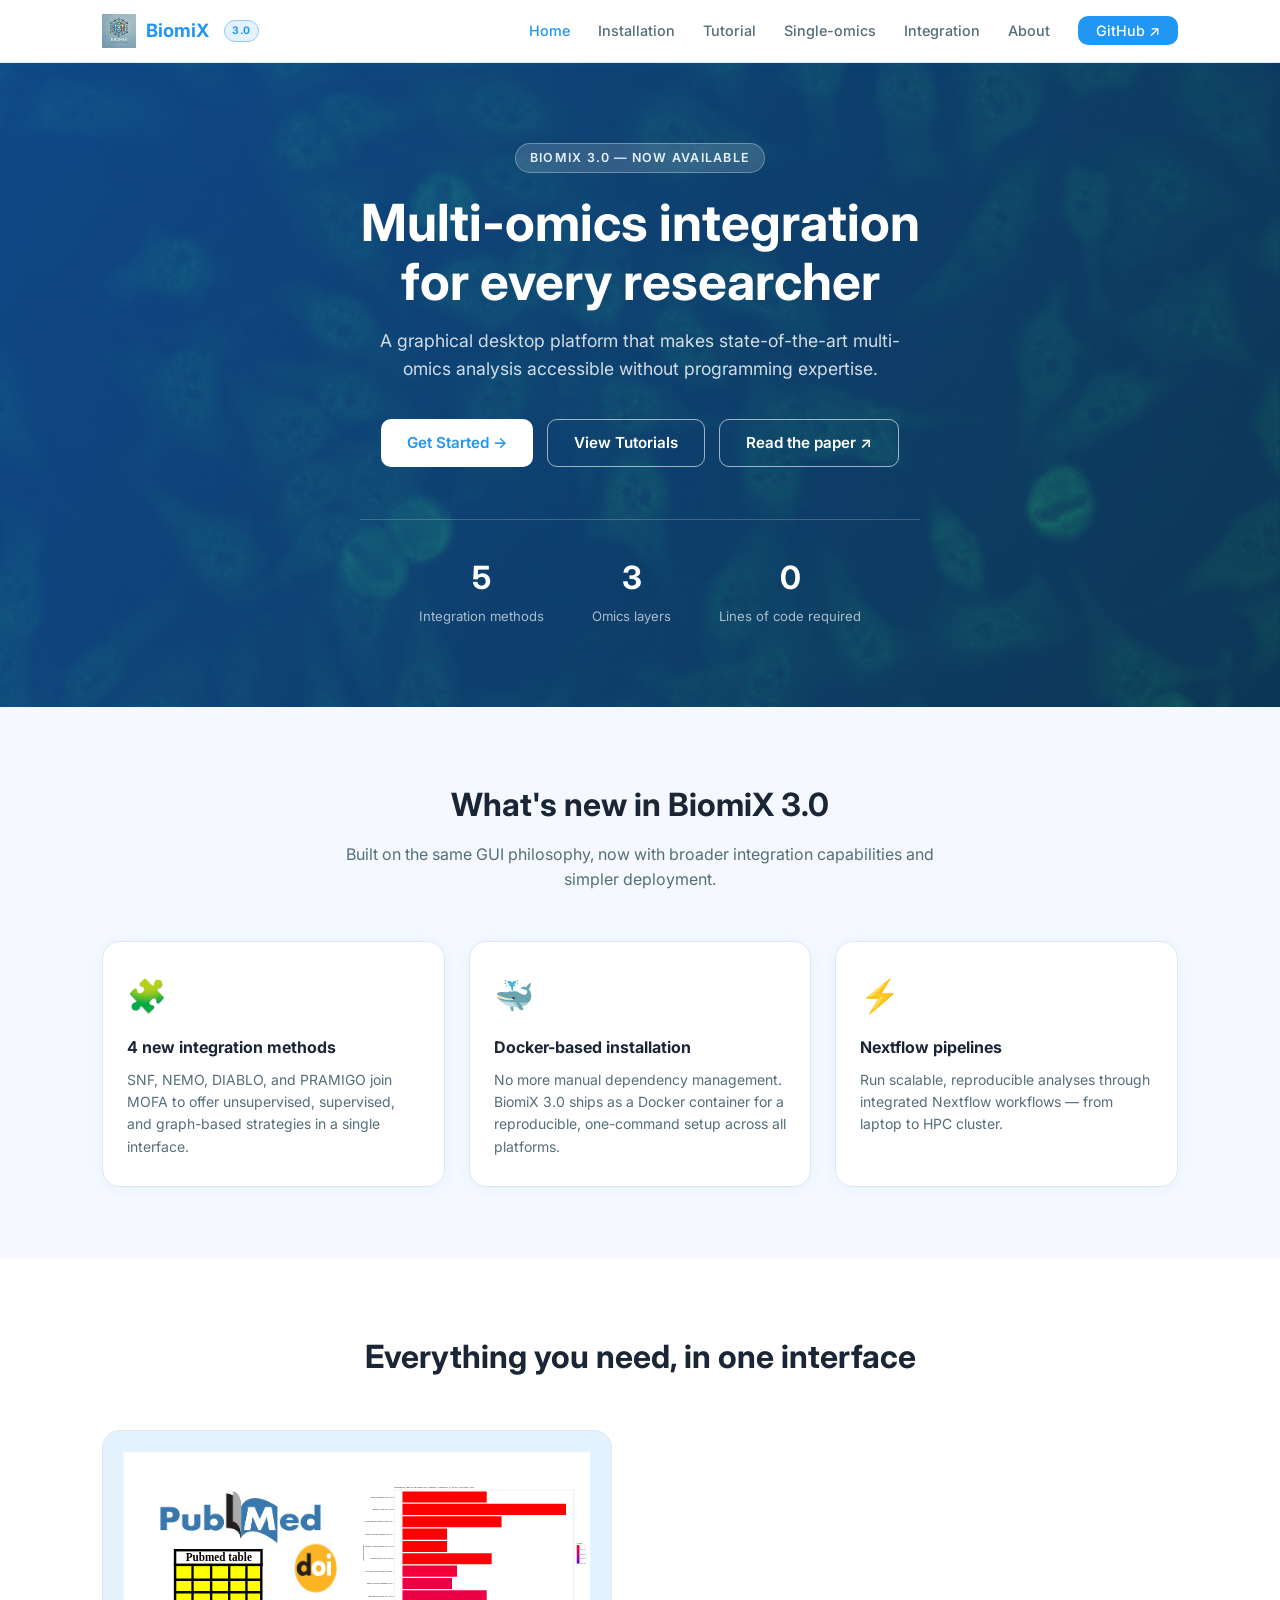
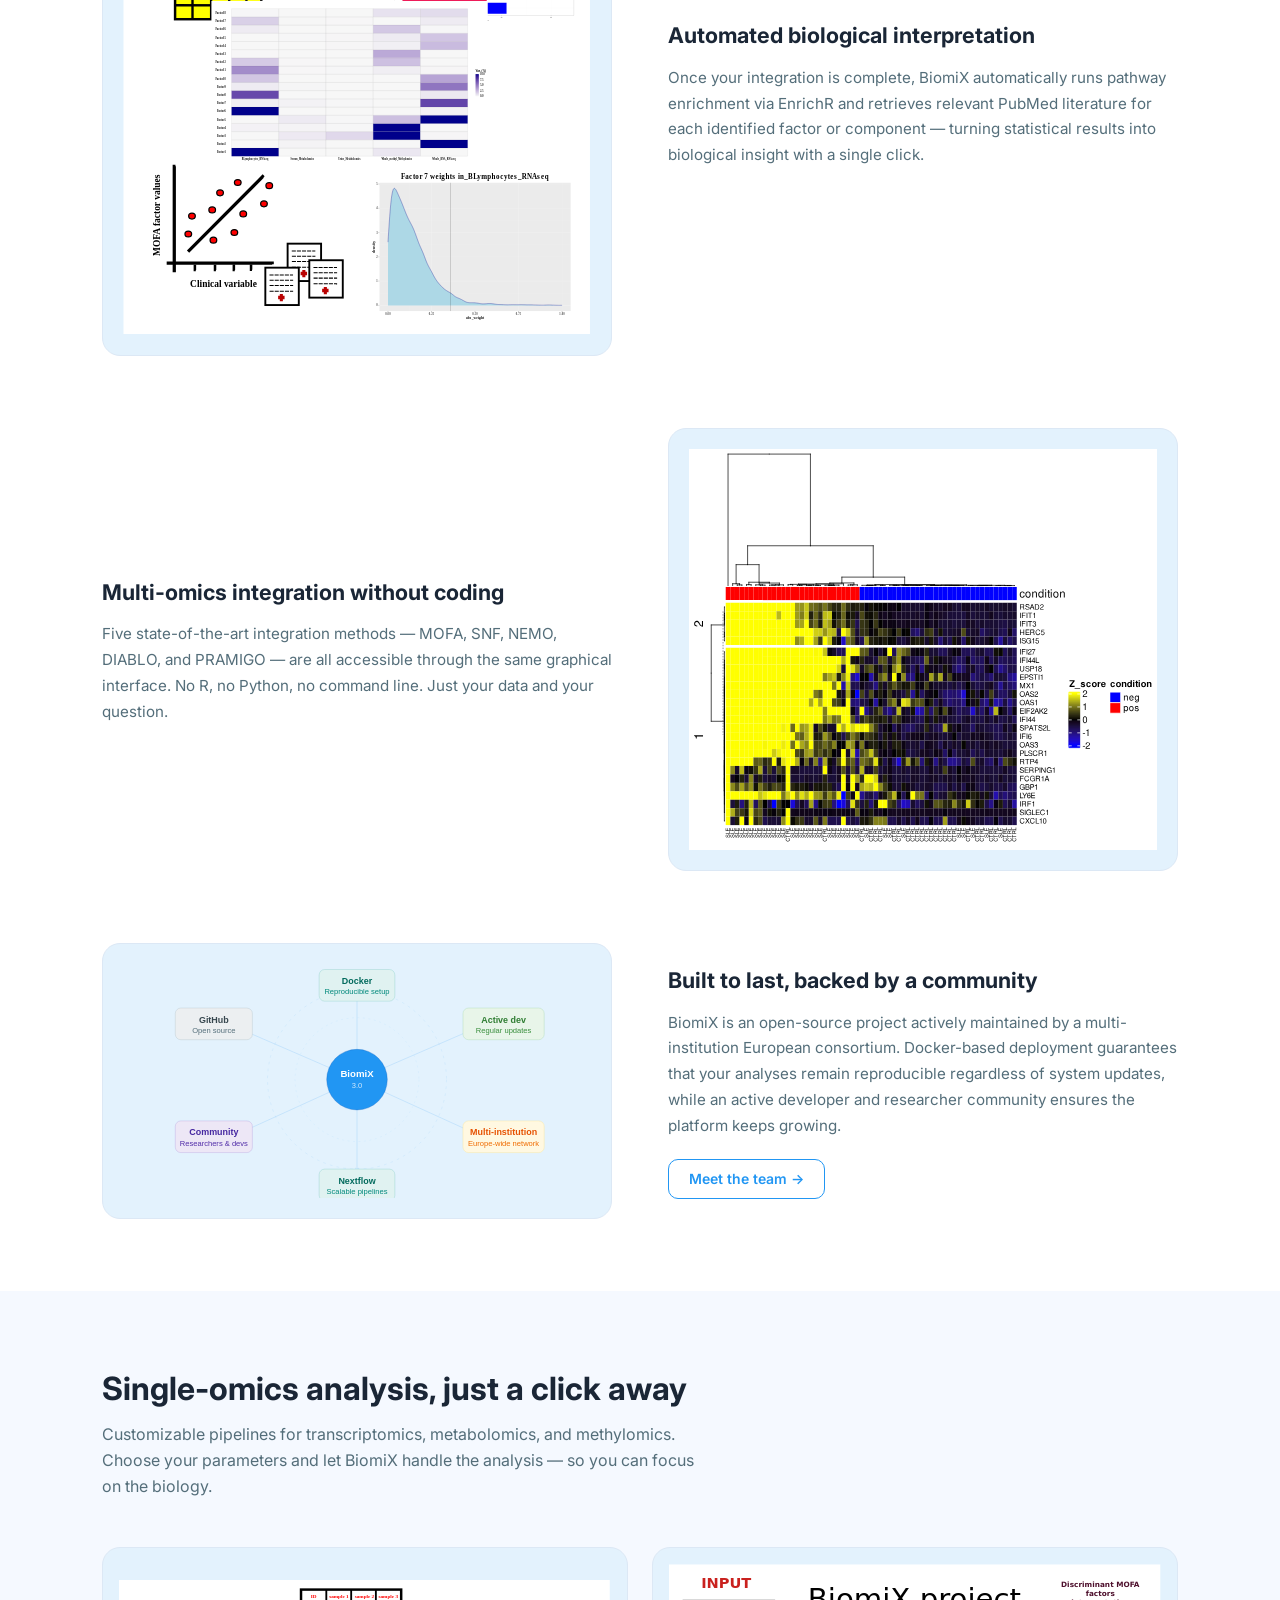
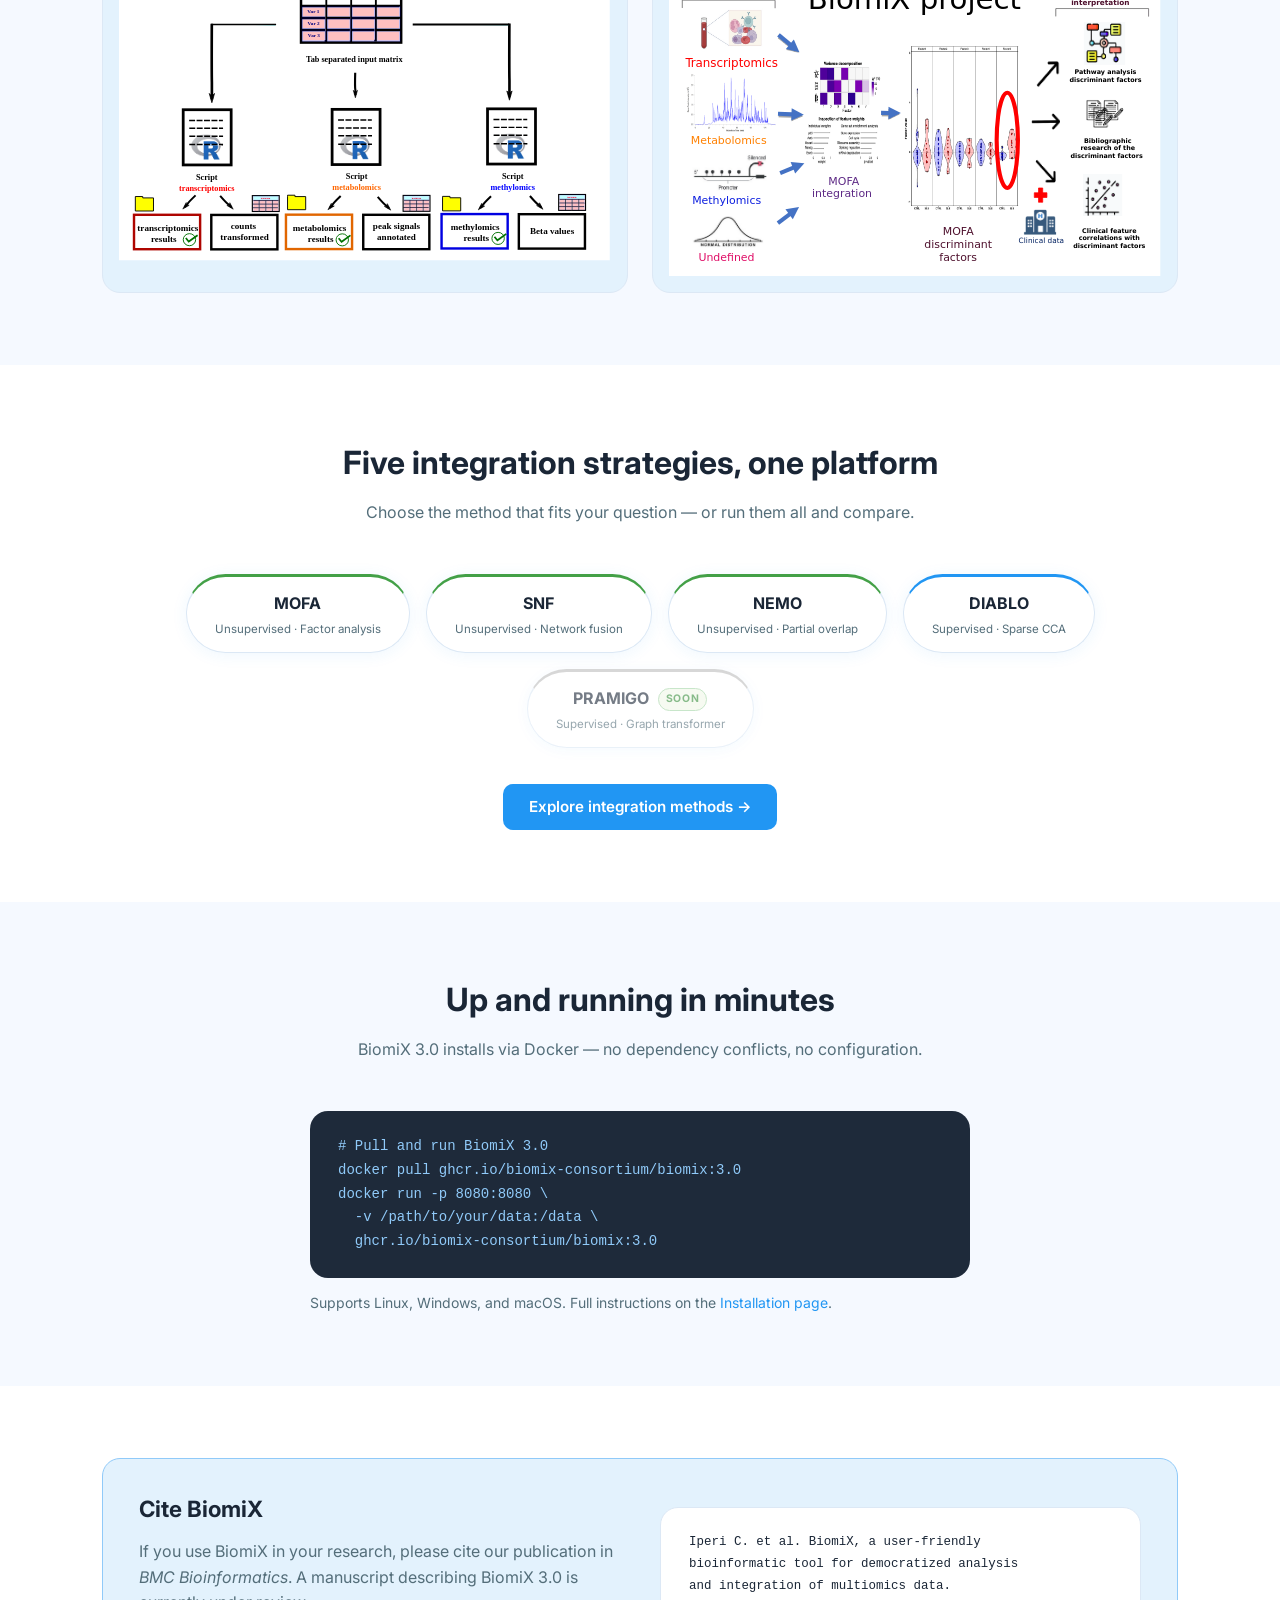
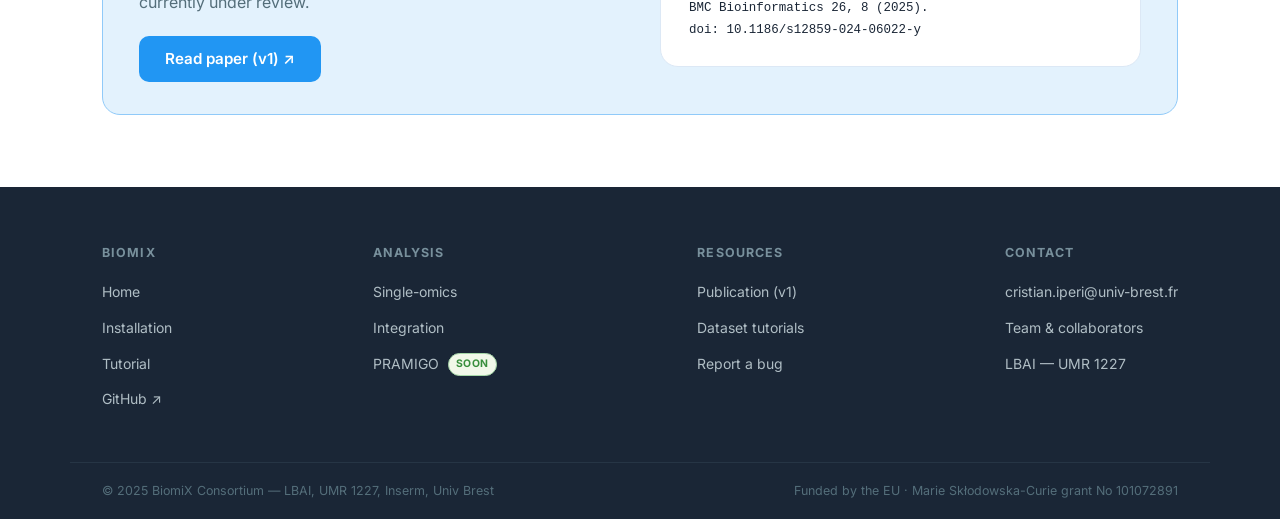
==== commit 79ac9d45: "Modification Index.html New highlights" ====
--- a/index.html
+++ b/index.html
@@ -7,24 +7,20 @@
   <link rel="preconnect" href="https://fonts.googleapis.com">
   <link href="https://fonts.googleapis.com/css2?family=Inter:wght@400;500;600;700&display=swap" rel="stylesheet">
   <style>
-
-    /* ── TOKENS ─────────────────────────────────────────────── */
     :root {
-      --blue:        #2196f3;
-      --blue-dark:   #1565c0;
-      --blue-light:  #e3f2fd;
-      --blue-mid:    #90caf9;
-      --text:        #1a2636;
-      --text-muted:  #546e7a;
-      --white:       #ffffff;
-      --bg:          #f5f9ff;
-      --border:      #dce8f5;
-      --radius:      10px;
-      --radius-lg:   18px;
-      --shadow:      0 2px 16px rgba(33,150,243,0.08);
+      --blue:       #2196f3;
+      --blue-dark:  #1565c0;
+      --blue-light: #e3f2fd;
+      --blue-mid:   #90caf9;
+      --text:       #1a2636;
+      --muted:      #546e7a;
+      --white:      #ffffff;
+      --bg:         #f5f9ff;
+      --border:     #dce8f5;
+      --radius:     10px;
+      --radius-lg:  18px;
+      --shadow:     0 2px 16px rgba(33,150,243,0.08);
     }
-
-    /* ── RESET ──────────────────────────────────────────────── */
     *, *::before, *::after { box-sizing: border-box; margin: 0; padding: 0; }
     html { scroll-behavior: smooth; }
     body { font-family: 'Inter', sans-serif; background: var(--white); color: var(--text); line-height: 1.6; }
@@ -32,234 +28,113 @@
     a:hover { text-decoration: underline; }
     img { max-width: 100%; display: block; }
 
-    /* ── NAVBAR ─────────────────────────────────────────────── */
-    .nav {
-      position: sticky; top: 0; z-index: 100;
-      background: rgba(255,255,255,0.95);
-      backdrop-filter: blur(10px);
-      border-bottom: 1px solid var(--border);
-      box-shadow: 0 1px 8px rgba(33,150,243,0.07);
-    }
-    .nav__inner {
-      max-width: 1140px; margin: 0 auto;
-      padding: 0 32px; height: 62px;
-      display: flex; align-items: center; justify-content: space-between;
-    }
-    .nav__logo {
-      display: flex; align-items: center; gap: 10px;
-      font-weight: 700; font-size: 1.15rem; color: var(--text);
-    }
+    /* NAV */
+    .nav { position: sticky; top: 0; z-index: 100; background: rgba(255,255,255,0.95); backdrop-filter: blur(10px); border-bottom: 1px solid var(--border); box-shadow: 0 1px 8px rgba(33,150,243,0.07); }
+    .nav__inner { max-width: 1140px; margin: 0 auto; padding: 0 32px; height: 62px; display: flex; align-items: center; justify-content: space-between; }
+    .nav__logo { display: flex; align-items: center; gap: 10px; font-weight: 700; font-size: 1.15rem; color: var(--text); text-decoration: none; }
     .nav__logo img { height: 34px; width: auto; }
     .nav__logo-name { color: var(--blue); }
     .nav__links { display: flex; gap: 28px; list-style: none; }
-    .nav__links a {
-      color: var(--text-muted); font-size: 0.9rem; font-weight: 500;
-      transition: color 0.18s;
-    }
+    .nav__links a { color: var(--muted); font-size: 0.9rem; font-weight: 500; transition: color 0.18s; }
     .nav__links a:hover, .nav__links a.active { color: var(--blue); text-decoration: none; }
-    .nav__cta {
-      background: var(--blue); color: var(--white) !important;
-      padding: 6px 18px; border-radius: var(--radius);
-      font-weight: 600; font-size: 0.875rem;
-      transition: background 0.18s;
-    }
+    .nav__cta { background: var(--blue); color: var(--white) !important; padding: 6px 18px; border-radius: var(--radius); font-weight: 600; font-size: 0.875rem; transition: background 0.18s; }
     .nav__cta:hover { background: var(--blue-dark) !important; text-decoration: none; }
 
-    /* ── HERO ───────────────────────────────────────────────── */
-    .hero {
-      position: relative; overflow: hidden;
-      min-height: 480px;
-      display: flex; align-items: center;
-    }
-    .hero__bg {
-      position: absolute; inset: 0;
-      background-image: url('Main_1.jpg');
-      background-size: cover; background-position: center;
-      filter: brightness(0.38);
-    }
-    .hero__overlay {
-      position: absolute; inset: 0;
-      background: linear-gradient(120deg, rgba(21,101,192,0.7) 0%, rgba(33,150,243,0.35) 100%);
-    }
-    .hero__content {
-      position: relative; z-index: 2;
-      max-width: 1140px; margin: 0 auto; padding: 80px 32px;
-      text-align: center;
-    }
-    .hero__eyebrow {
-      display: inline-block;
-      background: rgba(255,255,255,0.15);
-      color: #e3f2fd; border: 1px solid rgba(255,255,255,0.3);
-      font-size: 0.78rem; font-weight: 600;
-      text-transform: uppercase; letter-spacing: 0.1em;
-      padding: 4px 14px; border-radius: 20px;
-      margin-bottom: 20px;
-    }
-    .hero__title {
-      font-size: clamp(2rem, 5vw, 3.2rem);
-      font-weight: 700; color: var(--white);
-      line-height: 1.15; margin-bottom: 16px;
-    }
-    .hero__subtitle {
-      font-size: 1.1rem; color: rgba(255,255,255,0.82);
-      max-width: 560px; margin: 0 auto 36px;
-    }
+    /* HERO */
+    .hero { position: relative; overflow: hidden; min-height: 480px; display: flex; align-items: center; }
+    .hero__bg { position: absolute; inset: 0; background-image: url('Main_1.jpg'); background-size: cover; background-position: center; filter: brightness(0.38); }
+    .hero__overlay { position: absolute; inset: 0; background: linear-gradient(120deg, rgba(21,101,192,0.7) 0%, rgba(33,150,243,0.35) 100%); }
+    .hero__content { position: relative; z-index: 2; max-width: 1140px; margin: 0 auto; padding: 80px 32px; text-align: center; }
+    .hero__eyebrow { display: inline-block; background: rgba(255,255,255,0.15); color: #e3f2fd; border: 1px solid rgba(255,255,255,0.3); font-size: 0.78rem; font-weight: 600; text-transform: uppercase; letter-spacing: 0.1em; padding: 4px 14px; border-radius: 20px; margin-bottom: 20px; }
+    .hero__title { font-size: clamp(2rem,5vw,3.2rem); font-weight: 700; color: var(--white); line-height: 1.15; margin-bottom: 16px; }
+    .hero__subtitle { font-size: 1.1rem; color: rgba(255,255,255,0.82); max-width: 560px; margin: 0 auto 36px; }
     .hero__actions { display: flex; gap: 14px; justify-content: center; flex-wrap: wrap; }
-    .btn {
-      display: inline-flex; align-items: center; gap: 8px;
-      padding: 11px 26px; border-radius: var(--radius);
-      font-weight: 600; font-size: 0.95rem;
-      cursor: pointer; transition: all 0.18s;
-      border: none; text-decoration: none !important;
-    }
+    .btn { display: inline-flex; align-items: center; gap: 8px; padding: 11px 26px; border-radius: var(--radius); font-weight: 600; font-size: 0.95rem; cursor: pointer; transition: all 0.18s; border: none; text-decoration: none !important; }
     .btn--primary { background: var(--white); color: var(--blue); }
     .btn--primary:hover { background: var(--blue-light); }
-    .btn--outline-white {
-      background: transparent; color: var(--white);
-      border: 1.5px solid rgba(255,255,255,0.6);
-    }
+    .btn--blue { background: var(--blue); color: var(--white); }
+    .btn--blue:hover { background: var(--blue-dark); }
+    .btn--outline-white { background: transparent; color: var(--white); border: 1.5px solid rgba(255,255,255,0.6); }
     .btn--outline-white:hover { background: rgba(255,255,255,0.12); }
-
-    /* hero stats */
-    .hero__stats {
-      display: flex; justify-content: center; gap: 48px;
-      flex-wrap: wrap; margin-top: 52px;
-      padding-top: 32px; border-top: 1px solid rgba(255,255,255,0.2);
-    }
+    .btn--outline { background: transparent; color: var(--blue); border: 1.5px solid var(--blue); }
+    .btn--outline:hover { background: var(--blue-light); }
+    .hero__stats { display: flex; justify-content: center; gap: 48px; flex-wrap: wrap; margin-top: 52px; padding-top: 32px; border-top: 1px solid rgba(255,255,255,0.2); }
     .hero__stat-value { font-size: 2rem; font-weight: 700; color: var(--white); }
     .hero__stat-label { font-size: 0.82rem; color: rgba(255,255,255,0.65); margin-top: 2px; }
 
-    /* ── SHARED SECTION ─────────────────────────────────────── */
+    /* LAYOUT */
     .section { padding: 72px 0; }
     .section--alt { background: var(--bg); }
     .container { max-width: 1140px; margin: 0 auto; padding: 0 32px; }
-
     .section-header { margin-bottom: 48px; }
     .section-header--center { text-align: center; }
     .section-header--center p { margin: 12px auto 0; }
-    .section-header h2 { font-size: clamp(1.5rem, 3vw, 2rem); color: var(--text); margin-bottom: 8px; }
-    .section-header p { color: var(--text-muted); font-size: 1rem; max-width: 60ch; }
-
-    /* ── WHAT'S NEW ─────────────────────────────────────────── */
+    .section-header h2 { font-size: clamp(1.5rem,3vw,2rem); color: var(--text); margin-bottom: 8px; }
+    .section-header p { color: var(--muted); font-size: 1rem; max-width: 60ch; }
+
+    /* WHAT'S NEW CARDS */
     .card-grid { display: grid; grid-template-columns: repeat(3,1fr); gap: 24px; }
-    .card {
-      background: var(--white); border: 1px solid var(--border);
-      border-radius: var(--radius-lg); padding: 28px 24px;
-      box-shadow: var(--shadow); transition: transform 0.18s, box-shadow 0.18s;
-    }
+    .card { background: var(--white); border: 1px solid var(--border); border-radius: var(--radius-lg); padding: 28px 24px; box-shadow: var(--shadow); transition: transform 0.18s, box-shadow 0.18s; }
     .card:hover { transform: translateY(-3px); box-shadow: 0 6px 24px rgba(33,150,243,0.13); }
     .card__icon { font-size: 2rem; margin-bottom: 14px; }
     .card h3 { font-size: 1rem; color: var(--text); margin-bottom: 8px; }
-    .card p { font-size: 0.875rem; color: var(--text-muted); }
-
-    /* ── FEATURE ROWS (immagini funzionalità) ───────────────── */
-    .feature-row {
-      display: grid; grid-template-columns: 1fr 1fr;
-      gap: 48px; align-items: center; margin-bottom: 64px;
-    }
+    .card p { font-size: 0.875rem; color: var(--muted); }
+
+    /* FEATURE ROWS */
+    .feature-row { display: grid; grid-template-columns: 1fr 1fr; gap: 56px; align-items: center; margin-bottom: 72px; }
     .feature-row:last-child { margin-bottom: 0; }
-    .feature-row--reverse { direction: rtl; }
-    .feature-row--reverse > * { direction: ltr; }
-
-    .feature-row__text h3 {
-      font-size: 1.3rem; color: var(--text); margin-bottom: 12px;
-    }
-    .feature-row__text p { color: var(--text-muted); font-size: 0.95rem; }
-
-    .feature-row__img {
-      background: var(--blue-light);
-      border: 1px solid var(--border);
-      border-radius: var(--radius-lg);
-      overflow: hidden;
-      display: flex; align-items: center; justify-content: center;
-      min-height: 220px; padding: 16px;
-    }
-    .feature-row__img img { width: 100%; height: auto; }
-
-    /* ── SINGLE-OMICS (2 immagini affiancate) ───────────────── */
-    .single-omics-imgs {
-      display: grid; grid-template-columns: 1fr 1fr; gap: 24px;
-      margin-top: 36px;
-    }
-    .single-omics-imgs .img-box {
-      background: var(--blue-light); border: 1px solid var(--border);
-      border-radius: var(--radius-lg); padding: 16px;
-      display: flex; align-items: center; justify-content: center;
-    }
-
-    /* ── INTEGRATION PILLS ──────────────────────────────────── */
+    .feature-row--reverse .feature-row__img { order: 2; }
+    .feature-row--reverse .feature-row__text { order: 1; }
+    .feature-row__text h3 { font-size: 1.35rem; color: var(--text); margin-bottom: 12px; }
+    .feature-row__text p { color: var(--muted); font-size: 0.95rem; line-height: 1.7; }
+    .feature-row__img { background: var(--blue-light); border: 1px solid var(--border); border-radius: var(--radius-lg); overflow: hidden; display: flex; align-items: center; justify-content: center; min-height: 240px; padding: 20px; }
+    .feature-row__img img, .feature-row__img svg { width: 100%; height: auto; }
+
+    /* SINGLE-OMICS */
+    .single-omics-imgs { display: grid; grid-template-columns: 1fr 1fr; gap: 24px; margin-top: 36px; }
+    .single-omics-imgs .img-box { background: var(--blue-light); border: 1px solid var(--border); border-radius: var(--radius-lg); padding: 16px; display: flex; align-items: center; justify-content: center; }
+
+    /* METHOD PILLS */
     .method-grid { display: flex; flex-wrap: wrap; gap: 16px; justify-content: center; margin-top: 36px; }
-    .method-pill {
-      background: var(--white); border: 1px solid var(--border);
-      border-radius: 40px; padding: 14px 28px; text-align: center;
-      min-width: 148px; box-shadow: var(--shadow);
-      transition: all 0.18s;
-    }
+    .method-pill { background: var(--white); border: 1px solid var(--border); border-radius: 40px; padding: 14px 28px; text-align: center; min-width: 148px; box-shadow: var(--shadow); transition: all 0.18s; }
     .method-pill:hover { border-color: var(--blue); box-shadow: 0 4px 16px rgba(33,150,243,0.15); }
     .method-pill__name { font-weight: 700; font-size: 1rem; color: var(--text); }
-    .method-pill__type { font-size: 0.72rem; color: var(--text-muted); margin-top: 3px; }
+    .method-pill__type { font-size: 0.72rem; color: var(--muted); margin-top: 3px; }
     .method-pill--supervised  { border-top: 3px solid var(--blue); }
     .method-pill--unsupervised{ border-top: 3px solid #43a047; }
     .method-pill--soon        { opacity: 0.6; border-top: 3px solid #bdbdbd; }
-
-    .badge {
-      display: inline-block; font-size: 0.65rem; font-weight: 700;
-      text-transform: uppercase; letter-spacing: 0.05em;
-      padding: 2px 7px; border-radius: 20px; vertical-align: middle; margin-left: 5px;
-    }
+    .badge { display: inline-block; font-size: 0.65rem; font-weight: 700; text-transform: uppercase; letter-spacing: 0.05em; padding: 2px 7px; border-radius: 20px; vertical-align: middle; margin-left: 5px; }
     .badge--soon { background: #f1f8e9; color: #388e3c; border: 1px solid #a5d6a7; }
     .badge--new  { background: var(--blue-light); color: var(--blue); border: 1px solid var(--blue-mid); }
 
-    /* ── QUICK START ────────────────────────────────────────── */
-    pre {
-      background: #1e2a3a; color: #90caf9;
-      border-radius: var(--radius-lg); padding: 24px 28px;
-      font-family: 'JetBrains Mono', 'Fira Code', monospace;
-      font-size: 0.875rem; overflow-x: auto; line-height: 1.7;
-    }
-
-    /* ── CITE ───────────────────────────────────────────────── */
-    .cite-box {
-      background: var(--blue-light); border: 1px solid var(--blue-mid);
-      border-radius: var(--radius-lg); padding: 28px 32px;
-    }
-    .cite-box pre {
-      background: var(--white); color: var(--text);
-      border: 1px solid var(--border); font-size: 0.82rem;
-    }
-
-    /* ── FOOTER ─────────────────────────────────────────────── */
-    .footer { background: #1a2636; padding: 56px 0 0; margin-top: 0; }
-    .footer__inner {
-      max-width: 1140px; margin: 0 auto; padding: 0 32px 40px;
-      display: flex; justify-content: space-between; gap: 32px; flex-wrap: wrap;
-    }
-    .footer__col h4 {
-      font-size: 0.78rem; text-transform: uppercase; letter-spacing: 0.09em;
-      color: #78909c; margin-bottom: 16px;
-    }
+    /* CODE */
+    pre { background: #1e2a3a; color: #90caf9; border-radius: var(--radius-lg); padding: 24px 28px; font-family: 'JetBrains Mono','Fira Code',monospace; font-size: 0.875rem; overflow-x: auto; line-height: 1.7; }
+
+    /* CITE */
+    .cite-box { background: var(--blue-light); border: 1px solid var(--blue-mid); border-radius: var(--radius-lg); padding: 32px 36px; }
+    .cite-box pre { background: var(--white); color: var(--text); border: 1px solid var(--border); font-size: 0.82rem; }
+
+    /* FOOTER */
+    .footer { background: #1a2636; padding: 56px 0 0; }
+    .footer__inner { max-width: 1140px; margin: 0 auto; padding: 0 32px 40px; display: flex; justify-content: space-between; gap: 32px; flex-wrap: wrap; }
+    .footer__col h4 { font-size: 0.78rem; text-transform: uppercase; letter-spacing: 0.09em; color: #78909c; margin-bottom: 16px; }
     .footer__col ul { list-style: none; }
     .footer__col ul li { margin-bottom: 10px; }
     .footer__col ul a { color: #b0bec5; font-size: 0.875rem; }
     .footer__col ul a:hover { color: var(--white); text-decoration: none; }
-    .footer__bottom {
-      max-width: 1140px; margin: 0 auto;
-      padding: 18px 32px; border-top: 1px solid #263545;
-      font-size: 0.78rem; color: #546e7a;
-      display: flex; justify-content: space-between; flex-wrap: wrap; gap: 8px;
-    }
-
-    /* ── RESPONSIVE ─────────────────────────────────────────── */
+    .footer__bottom { max-width: 1140px; margin: 0 auto; padding: 18px 32px; border-top: 1px solid #263545; font-size: 0.78rem; color: #546e7a; display: flex; justify-content: space-between; flex-wrap: wrap; gap: 8px; }
+
     @media (max-width: 860px) {
       .card-grid, .feature-row, .single-omics-imgs { grid-template-columns: 1fr; }
-      .feature-row--reverse { direction: ltr; }
+      .feature-row--reverse .feature-row__img,
+      .feature-row--reverse .feature-row__text { order: unset; }
       .nav__links { display: none; }
     }
   </style>
 </head>
 <body>
 
-<!-- ── NAVBAR ───────────────────────────────────────────────── -->
+<!-- NAV -->
 <nav class="nav">
   <div class="nav__inner">
     <a href="index.html" class="nav__logo">
@@ -279,40 +154,28 @@
   </div>
 </nav>
 
-<!-- ── HERO ─────────────────────────────────────────────────── -->
+<!-- HERO -->
 <section class="hero">
   <div class="hero__bg"></div>
   <div class="hero__overlay"></div>
   <div class="hero__content">
     <p class="hero__eyebrow">BiomiX 3.0 — Now available</p>
     <h1 class="hero__title">Multi-omics integration<br>for every researcher</h1>
-    <p class="hero__subtitle">
-      A graphical desktop platform that makes state-of-the-art multi-omics analysis
-      accessible without programming expertise.
-    </p>
+    <p class="hero__subtitle">A graphical desktop platform that makes state-of-the-art multi-omics analysis accessible without programming expertise.</p>
     <div class="hero__actions">
       <a href="Installation.html" class="btn btn--primary">Get Started →</a>
       <a href="Tutorial.html" class="btn btn--outline-white">View Tutorials</a>
       <a href="https://doi.org/10.1186/s12859-024-06022-y" target="_blank" class="btn btn--outline-white">Read the paper ↗</a>
     </div>
     <div class="hero__stats">
-      <div>
-        <div class="hero__stat-value">5</div>
-        <div class="hero__stat-label">Integration methods</div>
-      </div>
-      <div>
-        <div class="hero__stat-value">3</div>
-        <div class="hero__stat-label">Omics layers</div>
-      </div>
-      <div>
-        <div class="hero__stat-value">0</div>
-        <div class="hero__stat-label">Lines of code required</div>
-      </div>
-    </div>
-  </div>
-</section>
-
-<!-- ── WHAT'S NEW ────────────────────────────────────────────── -->
+      <div><div class="hero__stat-value">5</div><div class="hero__stat-label">Integration methods</div></div>
+      <div><div class="hero__stat-value">3</div><div class="hero__stat-label">Omics layers</div></div>
+      <div><div class="hero__stat-value">0</div><div class="hero__stat-label">Lines of code required</div></div>
+    </div>
+  </div>
+</section>
+
+<!-- WHAT'S NEW -->
 <section class="section section--alt">
   <div class="container">
     <div class="section-header section-header--center">
@@ -339,49 +202,53 @@
   </div>
 </section>
 
-<!-- ── FEATURE ROWS (immagini funzionalità) ─────────────────── -->
+<!-- FEATURE ROWS -->
 <section class="section">
   <div class="container">
     <div class="section-header section-header--center">
       <h2>Everything you need, in one interface</h2>
     </div>
 
-    <!-- Row 1 -->
+    <!-- Row 1: Biological interpretation -->
     <div class="feature-row">
       <div class="feature-row__img">
-        <img src="Main_1_line.svg" alt="Samples subpopulation" onerror="this.src=''">
+        <img src="Main_2_line.svg" alt="Biological interpretation">
       </div>
       <div class="feature-row__text">
-        <h3>Samples subpopulation</h3>
-        <p>Subgroup your samples based on your gene panel. Discriminate by biological pathway or signalling genes to get a deeper answer to your questions.</p>
-      </div>
-    </div>
-
-    <!-- Row 2 (reversed) -->
+        <h3>Automated biological interpretation</h3>
+        <p>Once your integration is complete, BiomiX automatically runs pathway enrichment via EnrichR and retrieves relevant PubMed literature for each identified factor or component — turning statistical results into biological insight with a single click.</p>
+      </div>
+    </div>
+
+    <!-- Row 2: Multi-omics without coding -->
     <div class="feature-row feature-row--reverse">
       <div class="feature-row__img">
-        <img src="Main_2_line.svg" alt="Biological interpretation" onerror="this.src=''">
+        <img src="Main_1_line.svg" alt="Multi-omics integration without coding">
       </div>
       <div class="feature-row__text">
-        <h3>Biological interpretation</h3>
-        <p>Discover our implementation for MOFA factors exploration and comprehension — from enrichment analysis to automated bibliography retrieval.</p>
-      </div>
-    </div>
-
-    <!-- Row 3 -->
+        <h3>Multi-omics integration without coding</h3>
+        <p>Five state-of-the-art integration methods — MOFA, SNF, NEMO, DIABLO, and PRAMIGO — are all accessible through the same graphical interface. No R, no Python, no command line. Just your data and your question.</p>
+      </div>
+    </div>
+
+    <!-- Row 3: Community & stability -->
     <div class="feature-row">
       <div class="feature-row__img">
-        <img src="Main_3_line.svg" alt="Statistics and tests" onerror="this.src=''">
+        <img src="community.svg" alt="BiomiX community and stability">
       </div>
       <div class="feature-row__text">
-        <h3>Statistics and tests</h3>
-        <p>Explore the statistical approaches available in BiomiX and find the most suitable for your data and experimental design.</p>
-      </div>
-    </div>
-  </div>
-</section>
-
-<!-- ── SINGLE-OMICS ──────────────────────────────────────────── -->
+        <h3>Built to last, backed by a community</h3>
+        <p>BiomiX is an open-source project actively maintained by a multi-institution European consortium. Docker-based deployment guarantees that your analyses remain reproducible regardless of system updates, while an active developer and researcher community ensures the platform keeps growing.</p>
+        <div style="margin-top:20px;">
+          <a href="about_us.html" class="btn btn--outline" style="font-size:0.875rem; padding:8px 20px;">Meet the team →</a>
+        </div>
+      </div>
+    </div>
+
+  </div>
+</section>
+
+<!-- SINGLE-OMICS -->
 <section class="section section--alt">
   <div class="container">
     <div class="section-header">
@@ -390,16 +257,16 @@
     </div>
     <div class="single-omics-imgs">
       <div class="img-box">
-        <img src="Main_2a.svg" alt="Single-omics pipeline overview A">
+        <img src="Main_2a.svg" alt="Single-omics pipeline overview">
       </div>
       <div class="img-box">
-        <img src="Main_2b.svg" alt="Single-omics pipeline overview B">
-      </div>
-    </div>
-  </div>
-</section>
-
-<!-- ── INTEGRATION METHODS ──────────────────────────────────── -->
+        <img src="Main_2b.svg" alt="Single-omics results example">
+      </div>
+    </div>
+  </div>
+</section>
+
+<!-- INTEGRATION METHODS -->
 <section class="section">
   <div class="container">
     <div class="section-header section-header--center">
@@ -429,12 +296,12 @@
       </div>
     </div>
     <div style="text-align:center; margin-top:36px;">
-      <a href="Integration_analysis.html" class="btn btn--primary" style="background:var(--blue); color:var(--white);">Explore integration methods →</a>
-    </div>
-  </div>
-</section>
-
-<!-- ── QUICK START ───────────────────────────────────────────── -->
+      <a href="Integration_analysis.html" class="btn btn--blue">Explore integration methods →</a>
+    </div>
+  </div>
+</section>
+
+<!-- QUICK START -->
 <section class="section section--alt">
   <div class="container">
     <div class="section-header section-header--center">
@@ -447,7 +314,7 @@
 docker run -p 8080:8080 \
   -v /path/to/your/data:/data \
   ghcr.io/biomix-consortium/biomix:3.0</code></pre>
-      <p style="margin-top:14px; font-size:0.875rem; color:var(--text-muted);">
+      <p style="margin-top:14px; font-size:0.875rem; color:var(--muted);">
         Supports Linux, Windows, and macOS.
         Full instructions on the <a href="Installation.html">Installation page</a>.
       </p>
@@ -455,21 +322,15 @@
   </div>
 </section>
 
-<!-- ── CITE ──────────────────────────────────────────────────── -->
+<!-- CITE -->
 <section class="section">
   <div class="container">
     <div class="cite-box">
       <div style="display:grid; grid-template-columns:1fr 1fr; gap:40px; align-items:center;">
         <div>
-          <h2 style="font-size:1.4rem;">Cite BiomiX</h2>
-          <p style="margin-top:12px; color:var(--text-muted);">
-            If you use BiomiX in your research, please cite our publication in
-            <em>BMC Bioinformatics</em>. A manuscript describing BiomiX 3.0 is currently under review.
-          </p>
-          <a href="https://doi.org/10.1186/s12859-024-06022-y" target="_blank"
-             class="btn btn--primary" style="margin-top:20px; background:var(--blue); color:var(--white);">
-            Read paper (v1) ↗
-          </a>
+          <h2 style="font-size:1.4rem; color:var(--text);">Cite BiomiX</h2>
+          <p style="margin-top:12px; color:var(--muted);">If you use BiomiX in your research, please cite our publication in <em>BMC Bioinformatics</em>. A manuscript describing BiomiX 3.0 is currently under review.</p>
+          <a href="https://doi.org/10.1186/s12859-024-06022-y" target="_blank" class="btn btn--blue" style="margin-top:20px;">Read paper (v1) ↗</a>
         </div>
         <div>
           <pre style="font-size:0.78rem; line-height:1.75;"><code>Iperi C. et al. BiomiX, a user-friendly
@@ -483,7 +344,7 @@
   </div>
 </section>
 
-<!-- ── FOOTER ────────────────────────────────────────────────── -->
+<!-- FOOTER -->
 <footer class="footer">
   <div class="footer__inner">
     <div class="footer__col">
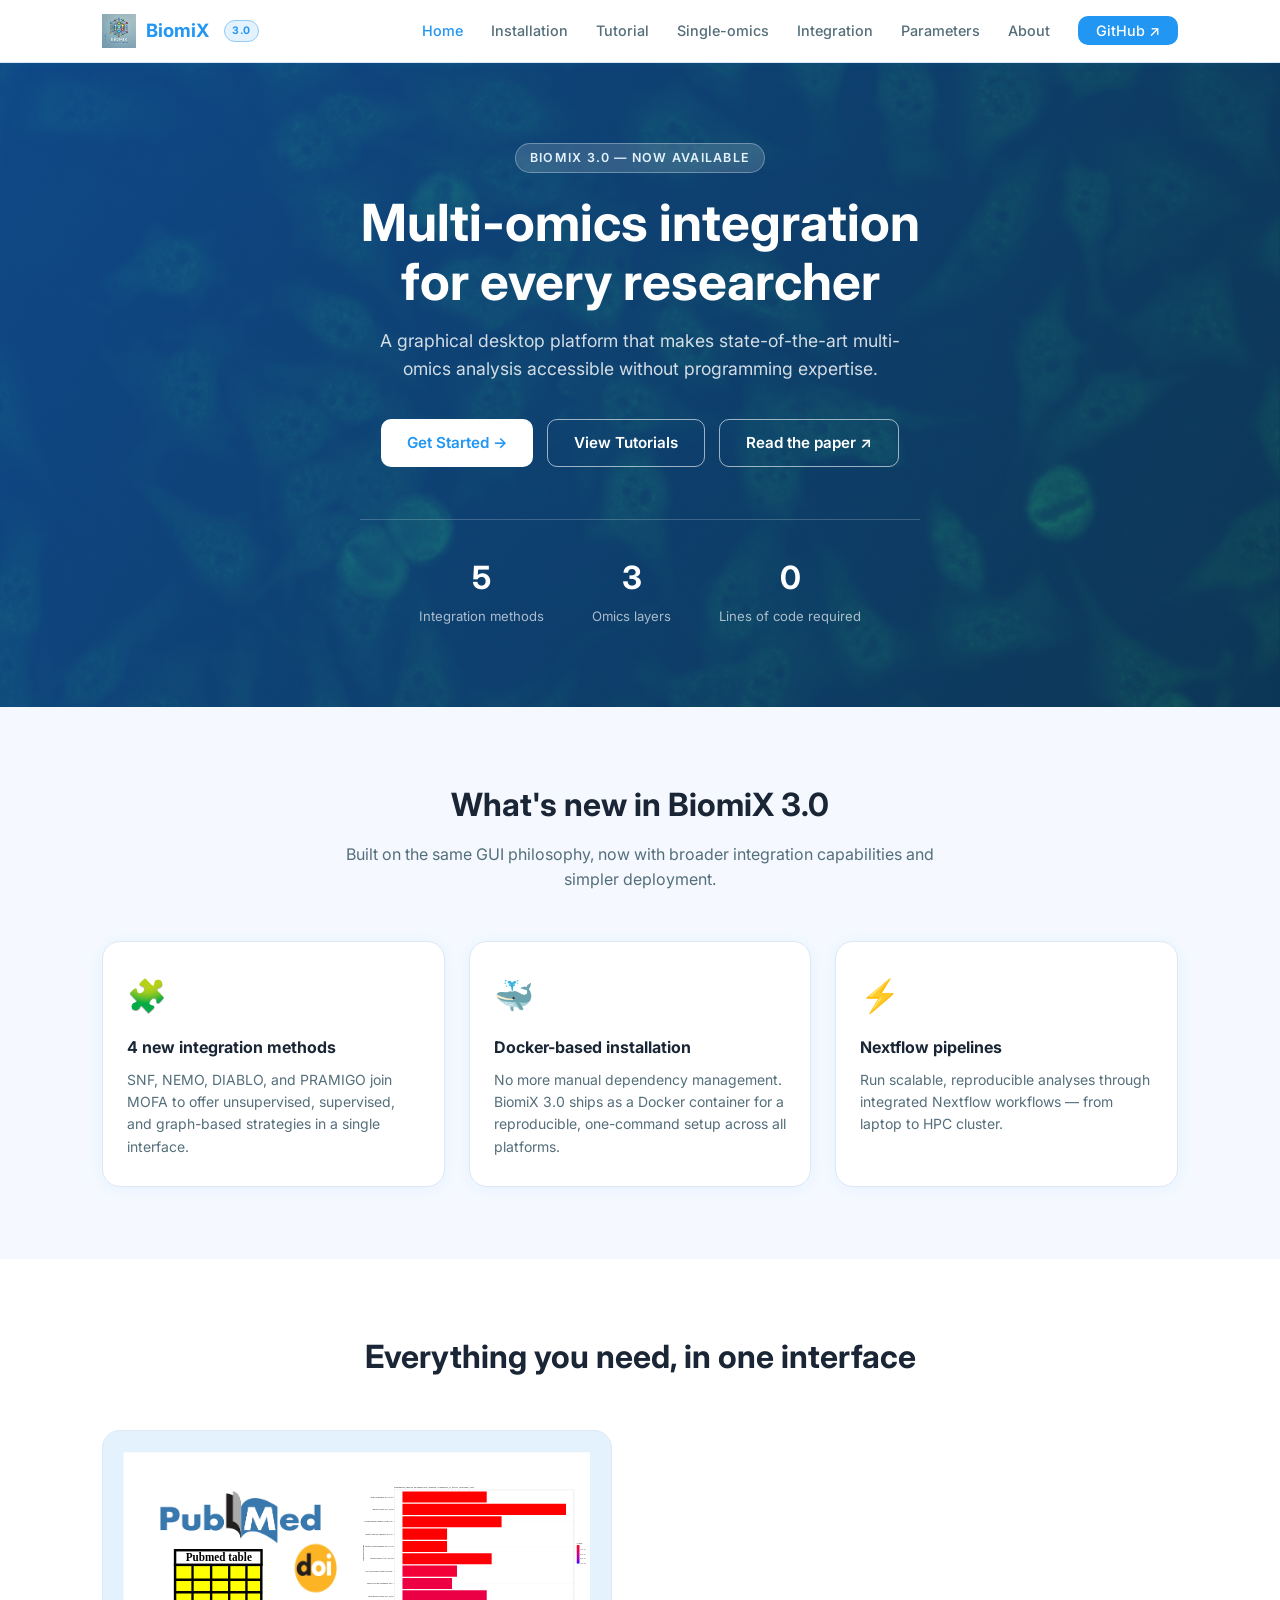
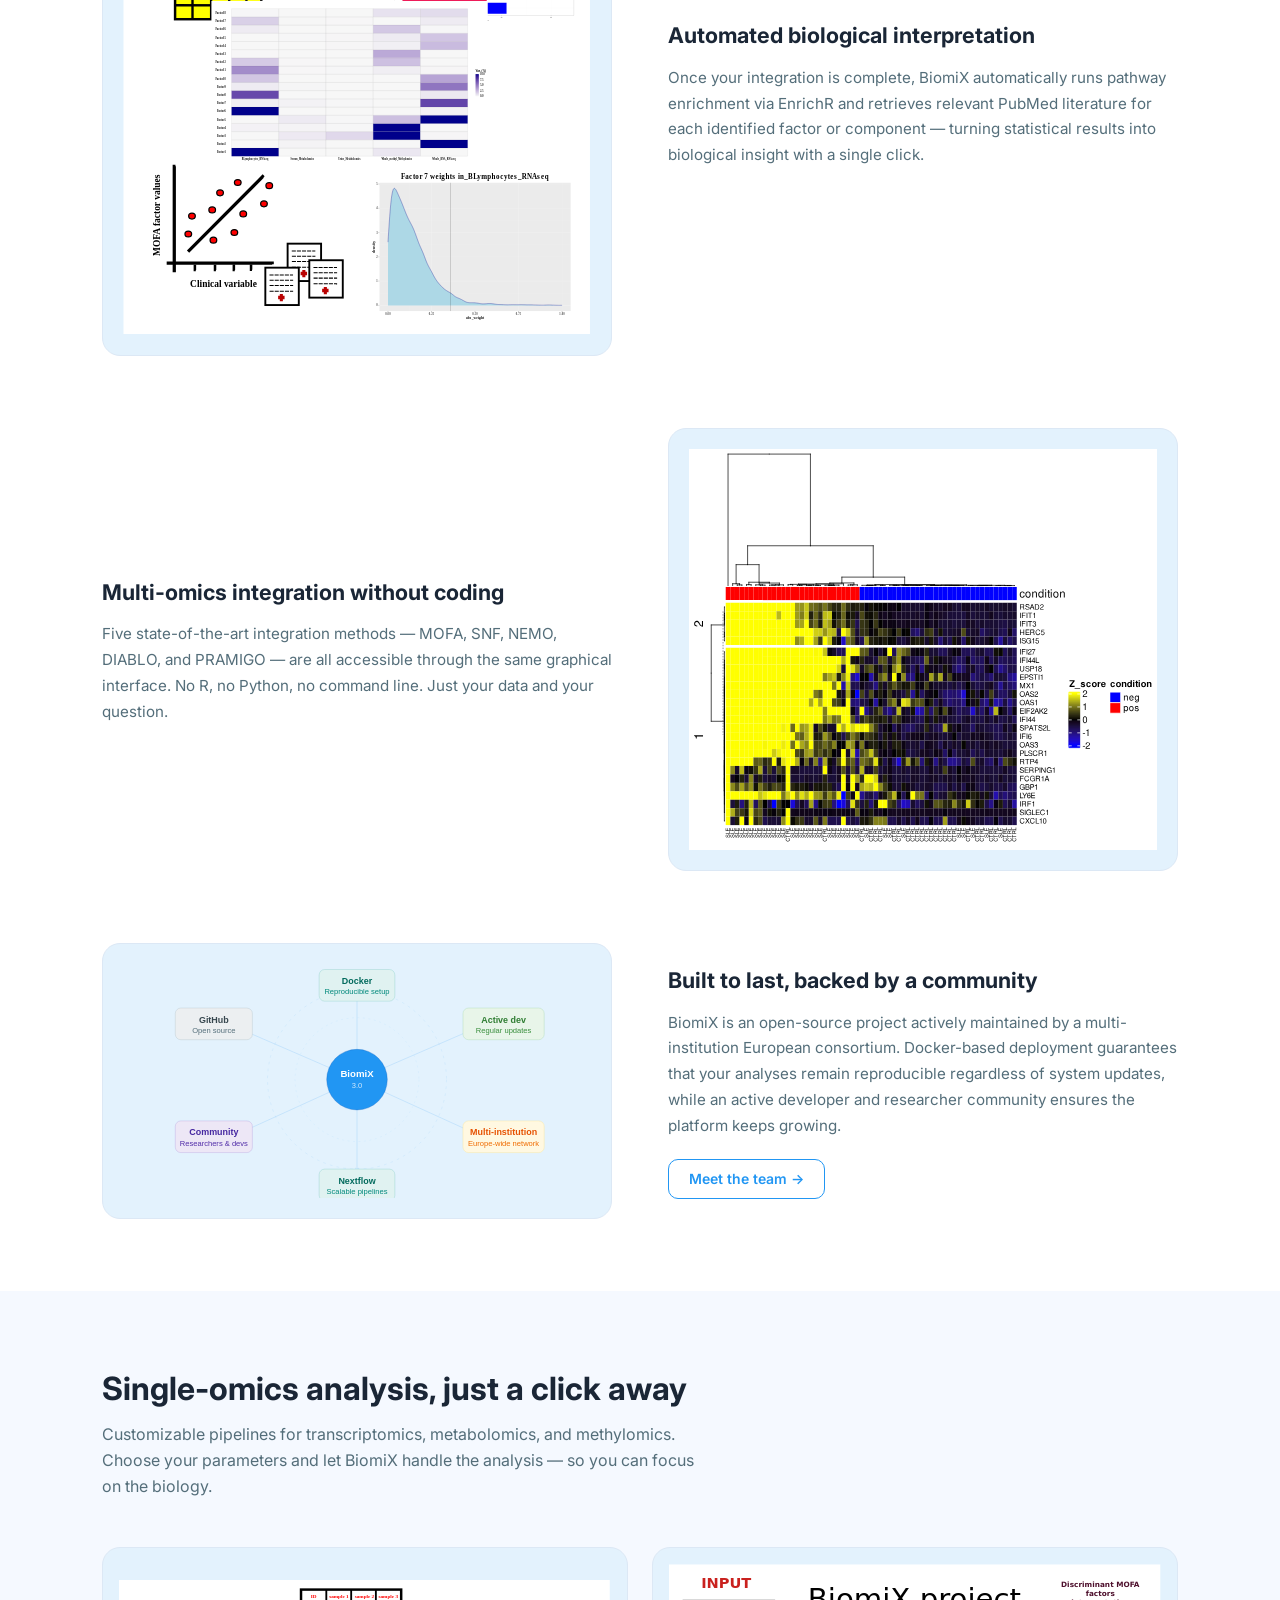
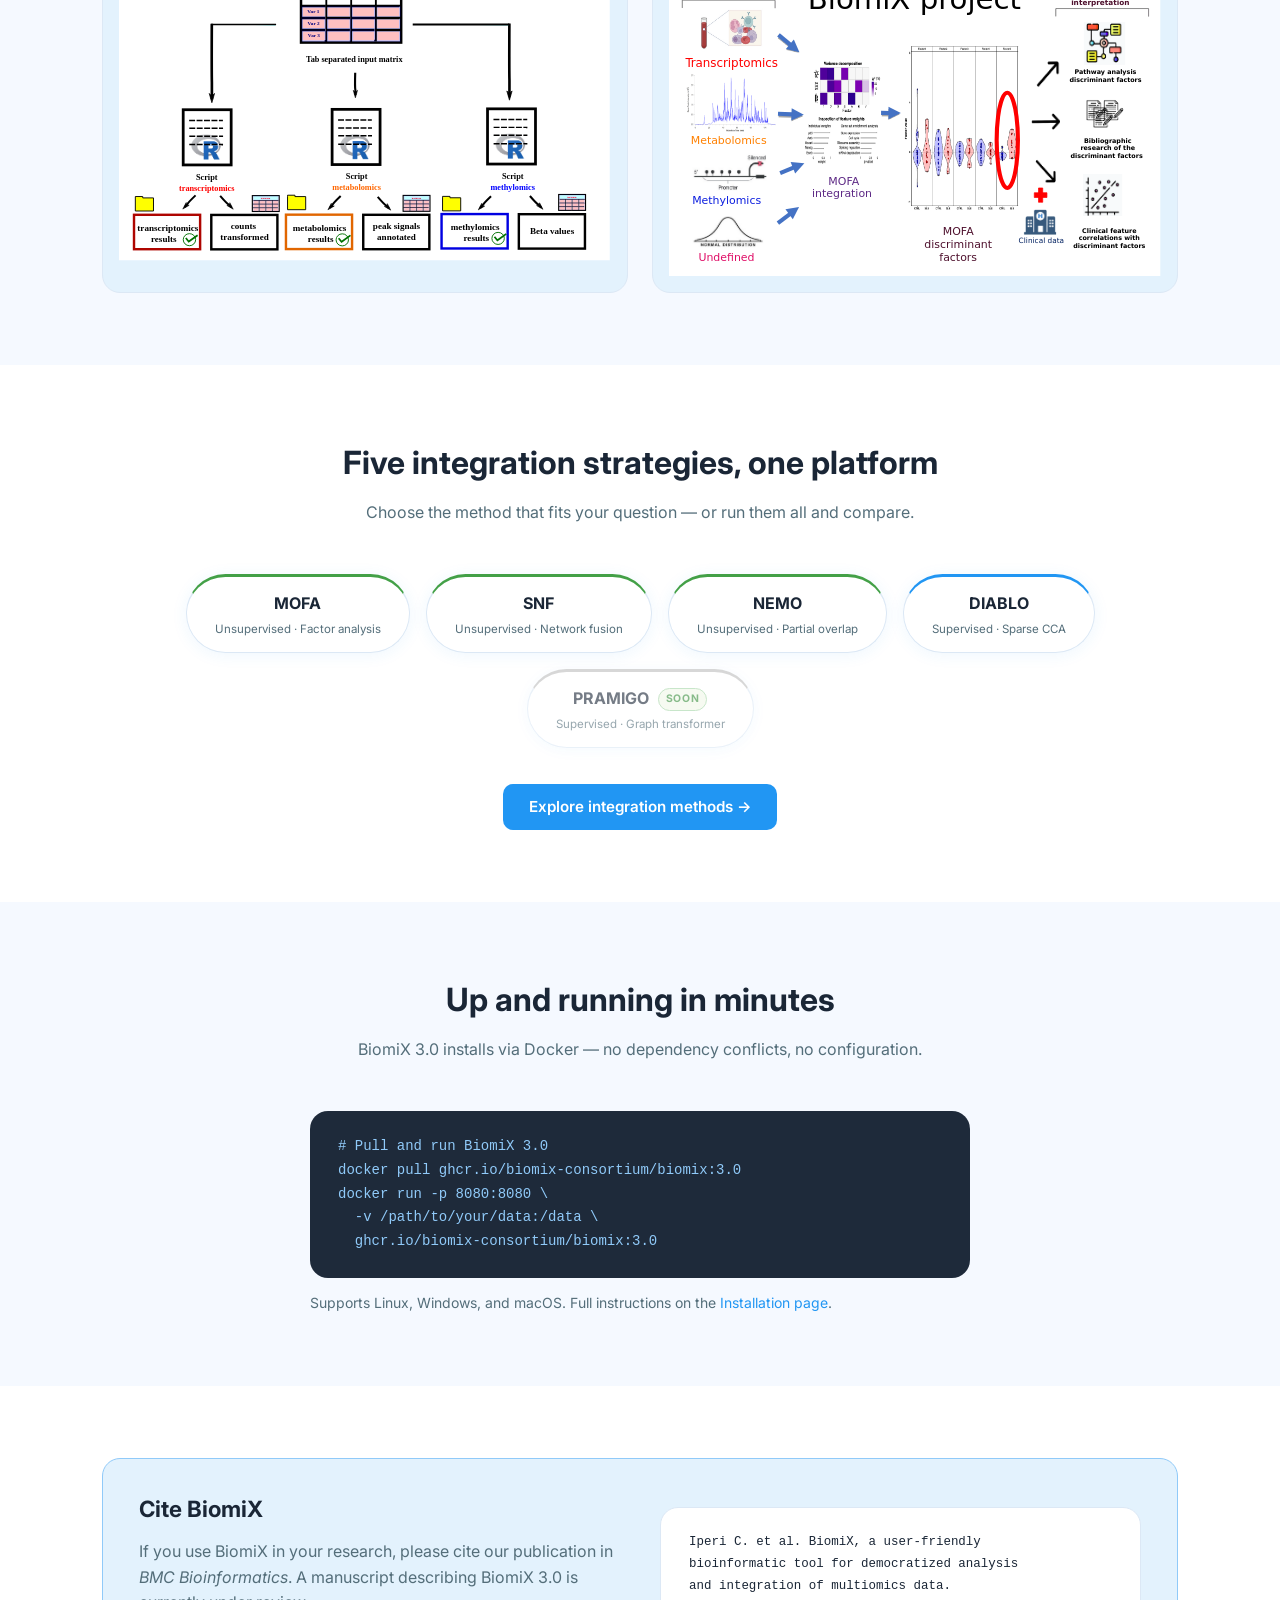
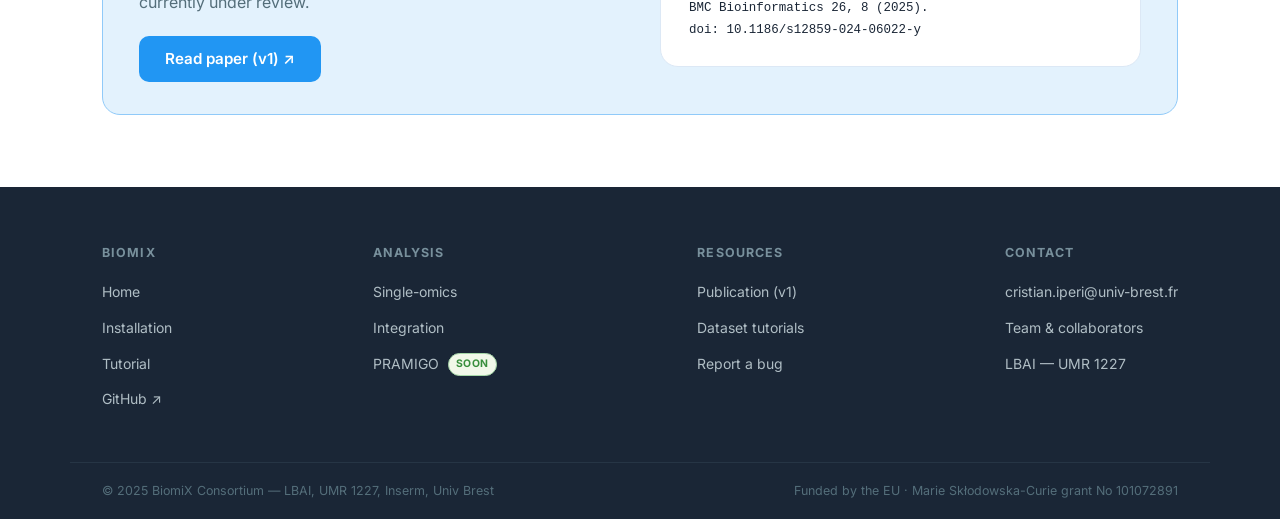
==== commit 5c04332f: "Update webpage 2" ====
--- a/index.html
+++ b/index.html
@@ -148,6 +148,7 @@
       <li><a href="Tutorial.html">Tutorial</a></li>
       <li><a href="Single-omics_analysis.html">Single-omics</a></li>
       <li><a href="Integration_analysis.html">Integration</a></li>
+      <li><a href="Parameters_and_interface.html">Parameters</a></li>
       <li><a href="about_us.html">About</a></li>
       <li><a href="https://github.com/BiomiX-consortium/BiomiX" target="_blank" class="nav__cta">GitHub ↗</a></li>
     </ul>
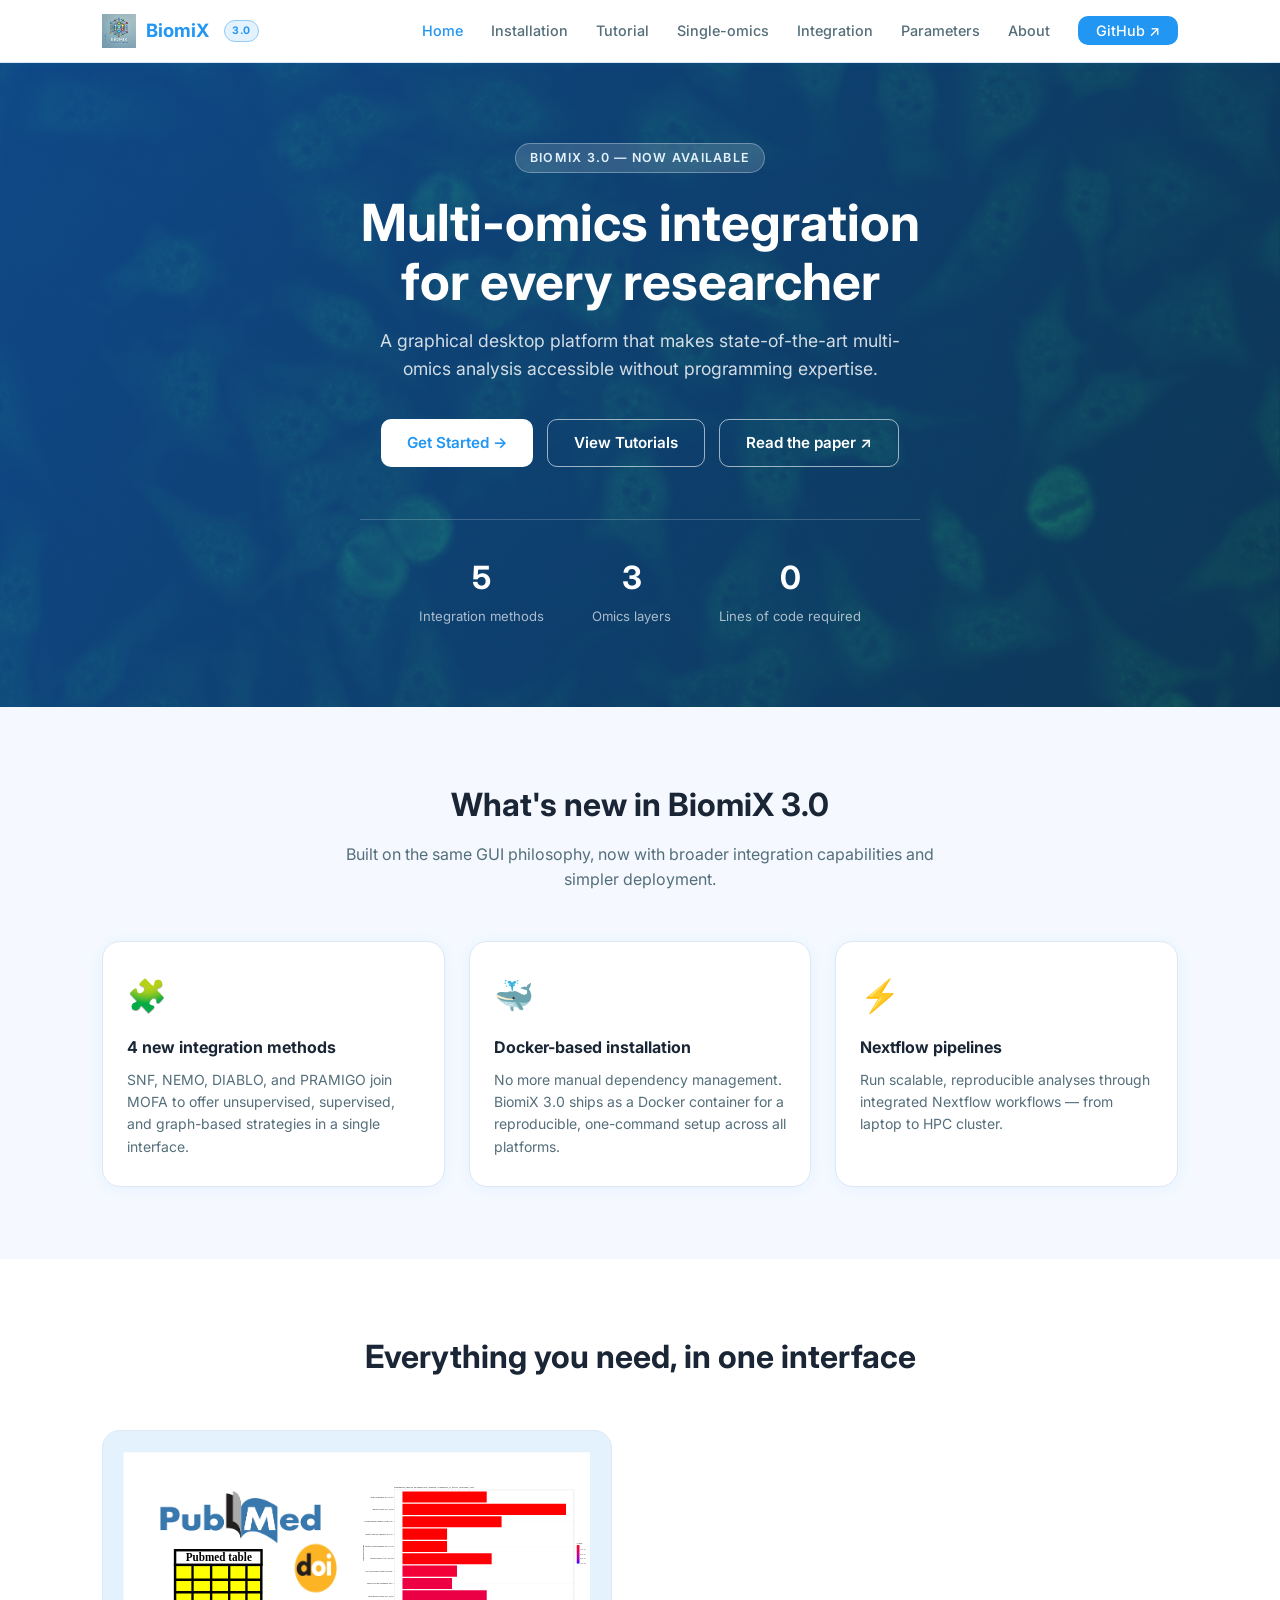
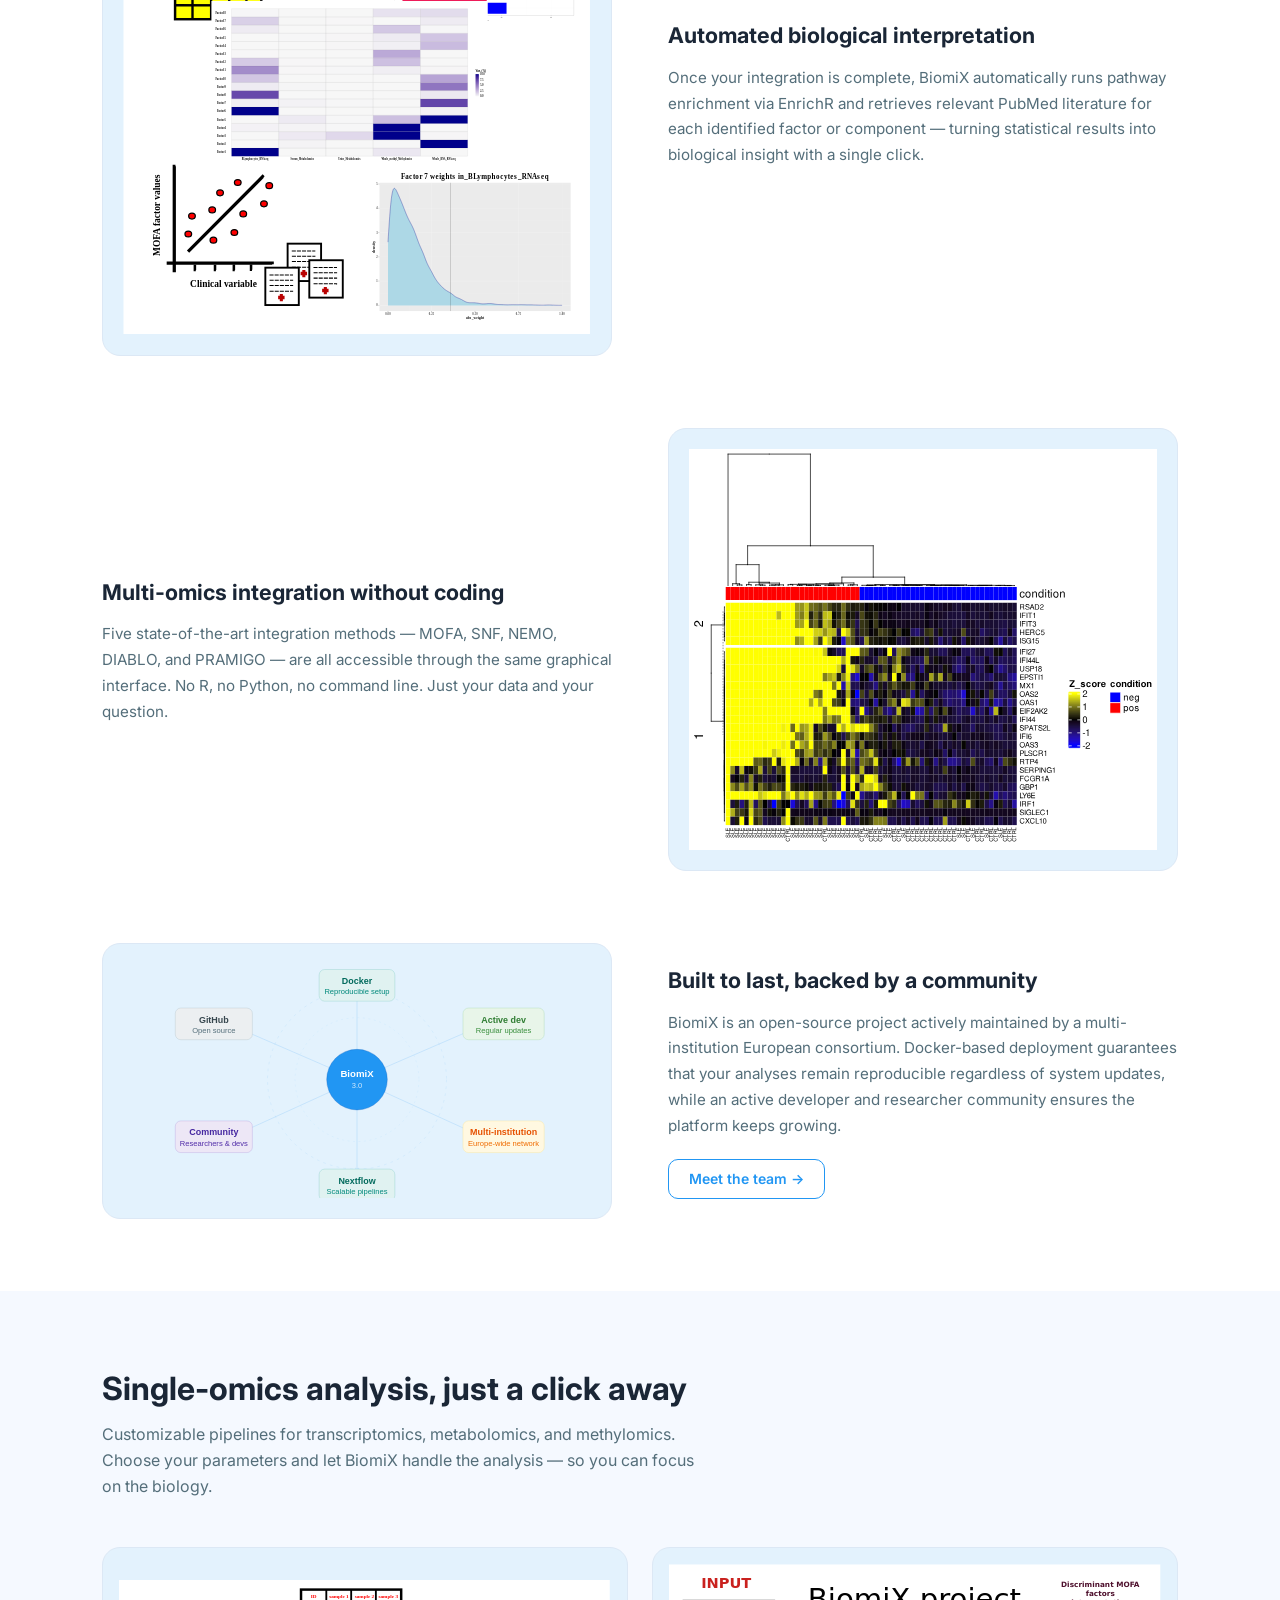
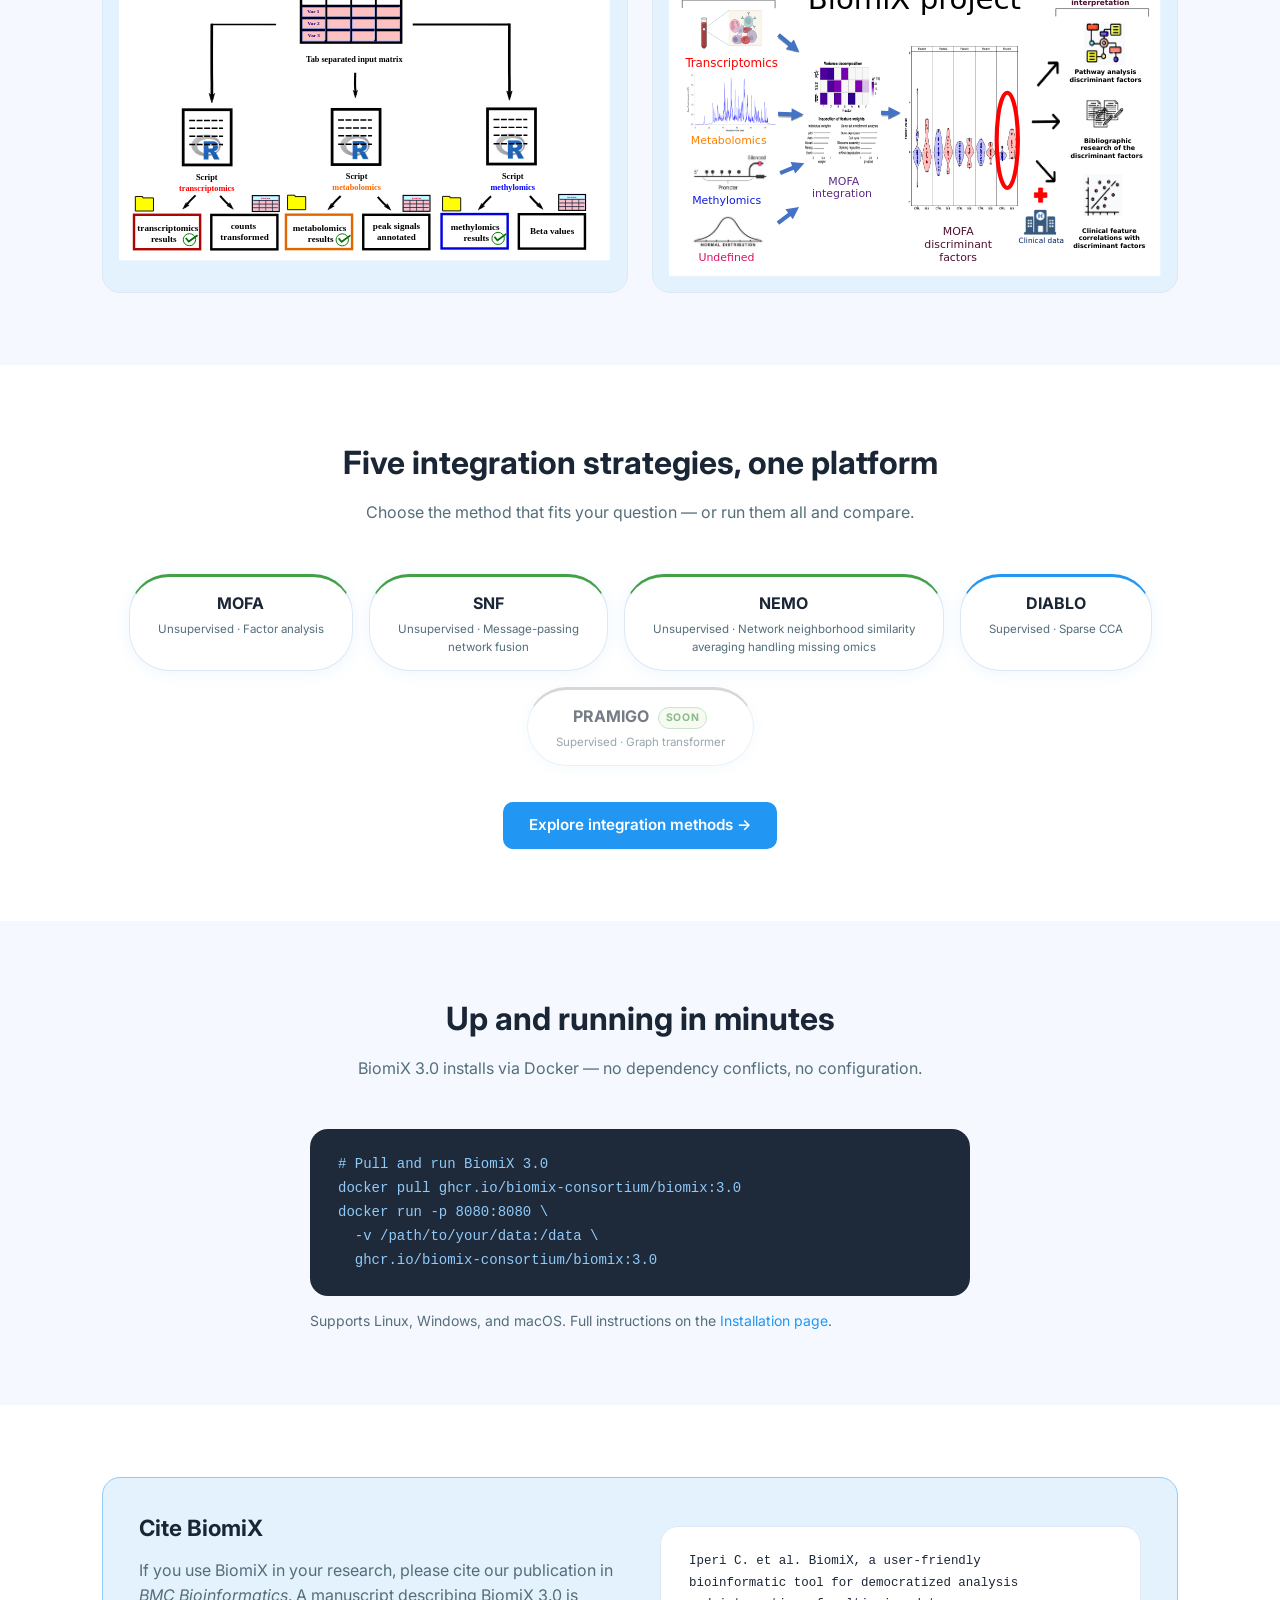
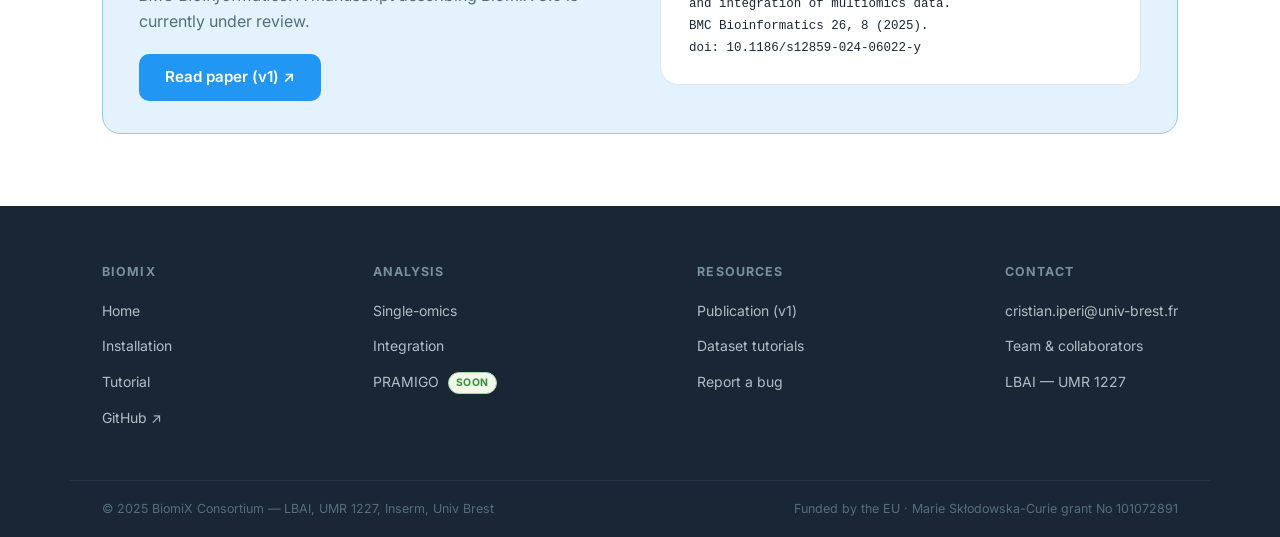
==== commit bab489c0: "Improved cards for SNF and NEMO The definition is now more precise since both are network based appr" ====
--- a/index.html
+++ b/index.html
@@ -150,7 +150,7 @@
       <li><a href="Integration_analysis.html">Integration</a></li>
       <li><a href="Parameters_and_interface.html">Parameters</a></li>
       <li><a href="about_us.html">About</a></li>
-      <li><a href="https://github.com/BiomiX-consortium/BiomiX" target="_blank" class="nav__cta">GitHub ↗</a></li>
+      <li><a href="https://github.com/BiomiX-consortium/BiomiX2.5" target="_blank" class="nav__cta">GitHub ↗</a></li>
     </ul>
   </div>
 </nav>
@@ -281,11 +281,11 @@
       </div>
       <div class="method-pill method-pill--unsupervised">
         <div class="method-pill__name">SNF</div>
-        <div class="method-pill__type">Unsupervised · Network fusion</div>
+        <div class="method-pill__type">Unsupervised · Message-passing<br> network fusion</div>
       </div>
       <div class="method-pill method-pill--unsupervised">
         <div class="method-pill__name">NEMO</div>
-        <div class="method-pill__type">Unsupervised · Partial overlap</div>
+        <div class="method-pill__type">Unsupervised · Network neighborhood similarity<br> averaging handling missing omics</div>
       </div>
       <div class="method-pill method-pill--supervised">
         <div class="method-pill__name">DIABLO</div>
